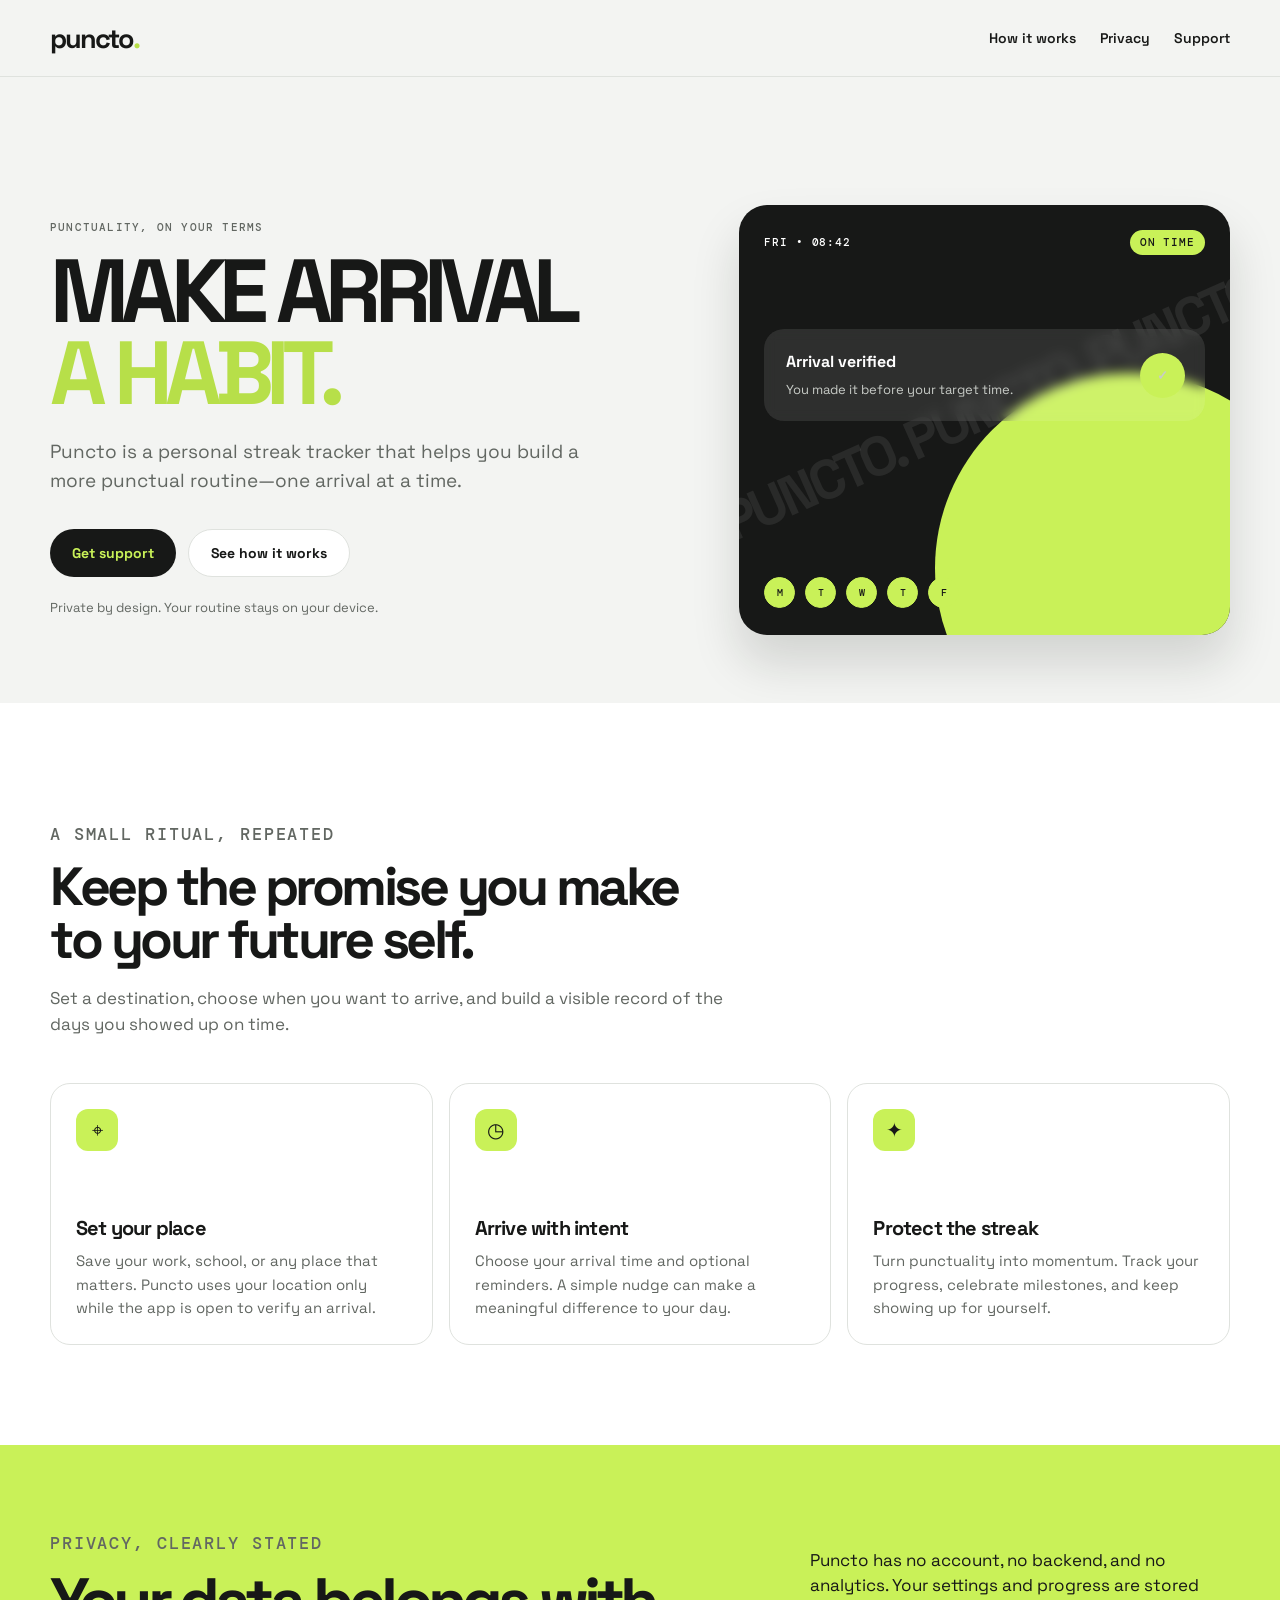
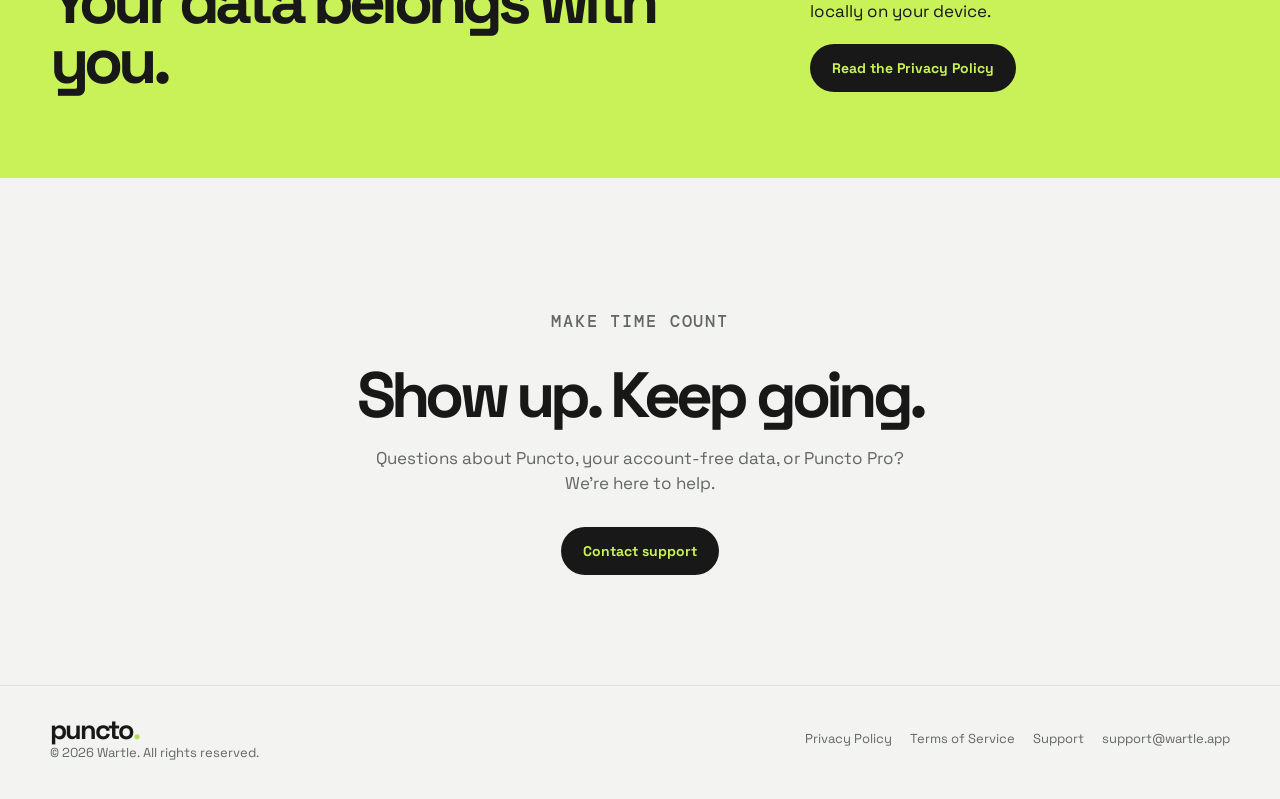
==== index.html @ d500c3f1 "Create Puncto GitHub Pages site" ====
<!doctype html>
<html lang="en">
<head>
  <meta charset="utf-8">
  <meta name="viewport" content="width=device-width, initial-scale=1">
  <meta name="description" content="Puncto is a private, local-first punctuality streak tracker for iOS and Android.">
  <meta property="og:title" content="Puncto — Make arrival a habit">
  <meta property="og:description" content="A private, local-first punctuality streak tracker.">
  <meta property="og:type" content="website">
  <meta property="og:image" content="og.png">
  <meta name="theme-color" content="#c9f158">
  <title>Puncto — Make arrival a habit</title>
  <link rel="stylesheet" href="styles.css">
  <link rel="icon" href="assets/icon.png" type="image/png">
</head>
<body>
  <header class="site-header"><div class="shell nav"><a class="wordmark" href="index.html" aria-label="Puncto home">puncto<i>.</i></a><nav class="nav-links" aria-label="Main navigation"><a href="#how-it-works">How it works</a><a href="privacy.html">Privacy</a><a href="support.html">Support</a></nav></div></header>
  <main>
    <section class="hero"><div class="shell hero-grid"><div><p class="eyebrow">Punctuality, on your terms</p><h1>MAKE ARRIVAL <strong>A HABIT.</strong></h1><p class="hero-copy">Puncto is a personal streak tracker that helps you build a more punctual routine—one arrival at a time.</p><div class="hero-actions"><a class="button button-dark" href="support.html">Get support</a><a class="button button-light" href="#how-it-works">See how it works</a></div><p class="hero-note">Private by design. Your routine stays on your device.</p></div><div class="arrival-card" aria-label="Illustration of an on-time check-in"><div class="card-top"><span>FRI • 08:42</span><span class="card-status">ON TIME</span></div><div class="check-card"><b>Arrival verified</b><span>You made it before your target time.</span><span class="check-symbol">✓</span></div><div class="day-row" aria-hidden="true"><span class="day done">M</span><span class="day done">T</span><span class="day done">W</span><span class="day done">T</span><span class="day done">F</span></div></div></div></section>
    <section class="section section-white" id="how-it-works"><div class="shell"><div class="section-head"><p class="eyebrow">A small ritual, repeated</p><h2>Keep the promise you make to your future self.</h2><p>Set a destination, choose when you want to arrive, and build a visible record of the days you showed up on time.</p></div><div class="feature-grid"><article class="feature"><div class="feature-icon">⌖</div><h3>Set your place</h3><p>Save your work, school, or any place that matters. Puncto uses your location only while the app is open to verify an arrival.</p></article><article class="feature"><div class="feature-icon">◷</div><h3>Arrive with intent</h3><p>Choose your arrival time and optional reminders. A simple nudge can make a meaningful difference to your day.</p></article><article class="feature"><div class="feature-icon">✦</div><h3>Protect the streak</h3><p>Turn punctuality into momentum. Track your progress, celebrate milestones, and keep showing up for yourself.</p></article></div></div></section>
    <section class="privacy-band"><div class="shell split"><div><p class="eyebrow">Privacy, clearly stated</p><h2>Your data belongs with you.</h2></div><div><p>Puncto has no account, no backend, and no analytics. Your settings and progress are stored locally on your device.</p><a class="button button-dark" href="privacy.html">Read the Privacy Policy</a></div></div></section>
    <section class="cta"><div class="shell"><p class="eyebrow">Make time count</p><h2>Show up. Keep going.</h2><p>Questions about Puncto, your account-free data, or Puncto Pro? We’re here to help.</p><a class="button button-dark" href="mailto:support@wartle.app?subject=Puncto%20Support">Contact support</a></div></section>
  </main>
  <footer class="site-footer"><div class="shell footer-content"><div><a class="wordmark" href="index.html">puncto<i>.</i></a><div class="footer-meta">© 2026 Wartle. All rights reserved.</div></div><div class="footer-links"><a href="privacy.html">Privacy Policy</a><a href="terms.html">Terms of Service</a><a href="support.html">Support</a><a href="mailto:support@wartle.app">support@wartle.app</a></div></div></footer>
</body>
</html>
---- styles.css ----
@import url('https://fonts.googleapis.com/css2?family=DM+Mono:wght@400;500&family=Space+Grotesk:wght@400;500;600;700&display=swap');

:root {
  --ink: #171817;
  --muted: #626762;
  --paper: #f3f4f2;
  --card: #ffffff;
  --line: #dfe2de;
  --lime: #c9f158;
  --lime-deep: #b7df49;
  --amber: #f2a33c;
  --max: 1180px;
}

* { box-sizing: border-box; }
html { scroll-behavior: smooth; }
body { margin: 0; color: var(--ink); background: var(--paper); font-family: 'Space Grotesk', -apple-system, BlinkMacSystemFont, 'Segoe UI', sans-serif; -webkit-font-smoothing: antialiased; }
a { color: inherit; text-decoration: none; }
.shell { width: min(var(--max), calc(100% - 40px)); margin: 0 auto; }

.site-header { border-bottom: 1px solid var(--line); background: rgba(243,244,242,.9); backdrop-filter: blur(16px); position: sticky; top: 0; z-index: 10; }
.nav { height: 76px; display: flex; justify-content: space-between; align-items: center; gap: 20px; }
.wordmark { font-size: 27px; line-height: 1; font-weight: 700; letter-spacing: -.08em; }
.wordmark i { color: var(--lime-deep); font-style: normal; }
.nav-links { display: flex; gap: 24px; align-items: center; font-size: 14px; font-weight: 600; }
.nav-links a:hover, .footer-links a:hover { text-decoration: underline; text-underline-offset: 4px; }

.eyebrow { font: 500 11px/1 'DM Mono', monospace; letter-spacing: .11em; text-transform: uppercase; color: var(--muted); }
.hero { padding: clamp(64px, 10vw, 136px) 0 68px; overflow: hidden; }
.hero-grid { display: grid; grid-template-columns: minmax(0, 1.1fr) minmax(320px, .9fr); gap: clamp(36px, 7vw, 100px); align-items: center; }
.hero h1 { max-width: 760px; margin: 18px 0 24px; font-size: clamp(52px, 7vw, 102px); letter-spacing: -.085em; line-height: .91; }
.hero h1 strong { display: block; color: var(--lime-deep); font-weight: 700; }
.hero-copy { max-width: 530px; color: var(--muted); font-size: 19px; line-height: 1.5; }
.button { display: inline-flex; align-items: center; justify-content: center; min-height: 48px; border-radius: 999px; padding: 0 22px; font-size: 14px; font-weight: 700; transition: transform .18s ease, background .18s ease; }
.button:hover { transform: translateY(-2px); }
.button-dark { color: var(--lime); background: var(--ink); }
.button-light { border: 1px solid var(--line); background: var(--card); }
.hero-actions { display: flex; flex-wrap: wrap; gap: 12px; margin-top: 34px; }
.hero-note { margin-top: 22px; font-size: 13px; color: var(--muted); }

.arrival-card { background: var(--ink); min-height: 430px; border-radius: 28px; padding: 25px; position: relative; overflow: hidden; color: white; box-shadow: 0 28px 48px rgba(23,24,23,.15); }
.arrival-card:before { content: ''; position: absolute; width: 390px; height: 390px; border-radius: 50%; background: var(--lime); right: -95px; bottom: -128px; }
.arrival-card:after { content: 'PUNCTO.  PUNCTO.  PUNCTO.'; position: absolute; top: 105px; left: -54px; color: rgba(255,255,255,.08); font-size: 55px; font-weight: 700; line-height: .92; letter-spacing: -.08em; width: 190%; transform: rotate(-24deg); }
.card-top, .check-card, .day-row { position: relative; z-index: 1; }
.card-top { display: flex; justify-content: space-between; align-items: center; font: 500 11px/1 'DM Mono', monospace; letter-spacing: .08em; }
.card-status { background: var(--lime); color: var(--ink); border-radius: 99px; padding: 7px 10px; }
.check-card { margin-top: 74px; padding: 22px; border-radius: 20px; background: rgba(255,255,255,.1); backdrop-filter: blur(6px); }
.check-card b { display: block; font-size: 16px; margin-bottom: 6px; }.check-card span { color: #c8ccc7; font-size: 13px; }
.check-symbol { position: absolute; right: 20px; top: 24px; background: var(--lime); color: var(--ink); width: 45px; height: 45px; border-radius: 50%; display: grid; place-items: center; font-size: 26px; font-weight: 700; }
.day-row { display: flex; gap: 10px; position: absolute; bottom: 27px; left: 25px; }.day { width: 31px; height: 31px; display: grid; place-items: center; border-radius: 50%; border: 1px solid rgba(255,255,255,.3); font: 500 10px/1 'DM Mono', monospace; }.day.done { background: var(--lime); color: var(--ink); border-color: var(--lime); }

.section { padding: 100px 0; }.section-white { background: var(--card); }.section-head { max-width: 680px; margin-bottom: 46px; }.section h2 { margin: 14px 0 0; font-size: clamp(35px, 4.2vw, 58px); letter-spacing: -.065em; line-height: .98; }.section-head p { margin: 18px 0 0; color: var(--muted); font-size: 17px; line-height: 1.55; }
.feature-grid { display: grid; grid-template-columns: repeat(3, 1fr); gap: 16px; }.feature { min-height: 250px; padding: 25px; border: 1px solid var(--line); border-radius: 20px; background: var(--card); }.feature-icon { width: 42px; height: 42px; margin-bottom: 64px; border-radius: 12px; display: grid; place-items: center; background: var(--lime); font-size: 20px; }.feature h3 { margin: 0 0 8px; font-size: 20px; letter-spacing: -.04em; }.feature p { margin: 0; color: var(--muted); font-size: 15px; line-height: 1.55; }
.privacy-band { background: var(--lime); padding: 86px 0; }.privacy-band .split { display: flex; justify-content: space-between; gap: 30px; align-items: end; }.privacy-band h2 { max-width: 700px; margin: 14px 0 0; font-size: clamp(38px, 5vw, 70px); letter-spacing: -.075em; line-height: .95; }.privacy-band p { max-width: 420px; margin: 0; font-size: 17px; line-height: 1.5; }.privacy-band .button { margin-top: 20px; }
.cta { padding: 110px 0; text-align: center; }.cta h2 { max-width: 700px; margin: 15px auto 0; font-size: clamp(42px, 5vw, 74px); line-height: .94; letter-spacing: -.075em; }.cta p { max-width: 550px; margin: 21px auto 30px; color: var(--muted); font-size: 17px; line-height: 1.5; }

.site-footer { border-top: 1px solid var(--line); padding: 30px 0 38px; }.footer-content { display: flex; align-items: center; justify-content: space-between; gap: 20px; }.footer-meta { color: var(--muted); font-size: 13px; }.footer-links { display: flex; flex-wrap: wrap; gap: 18px; color: var(--muted); font-size: 13px; }

.legal-hero { padding: 84px 0 58px; border-bottom: 1px solid var(--line); }.legal-hero h1 { margin: 15px 0 16px; font-size: clamp(48px, 6vw, 82px); letter-spacing: -.075em; line-height: .95; }.legal-hero p { color: var(--muted); font-size: 16px; }.legal-layout { display: grid; grid-template-columns: 210px minmax(0, 760px); gap: clamp(36px, 8vw, 120px); padding: 68px 0 100px; }.legal-nav { align-self: start; position: sticky; top: 105px; }.legal-nav a { display: block; padding: 9px 0; color: var(--muted); font-size: 14px; }.legal-nav a:hover { color: var(--ink); }.legal-copy { font-size: 16px; line-height: 1.67; }.legal-copy section { scroll-margin-top: 115px; margin-bottom: 44px; }.legal-copy h2 { margin: 0 0 12px; font-size: 25px; letter-spacing: -.04em; line-height: 1.1; }.legal-copy p, .legal-copy ul { margin: 0 0 14px; }.legal-copy ul { padding-left: 21px; }.legal-copy li { padding-left: 4px; margin-bottom: 7px; }.legal-copy a { text-decoration: underline; text-decoration-thickness: 1px; text-underline-offset: 3px; }.callout { margin: 0 0 38px; padding: 21px; border-left: 4px solid var(--lime-deep); background: #eaf4cc; border-radius: 0 14px 14px 0; font-size: 16px; line-height: 1.55; }
.support-panel { max-width: 760px; margin: 60px auto 110px; padding: clamp(30px, 6vw, 64px); background: var(--ink); color: white; border-radius: 26px; }.support-panel h2 { margin: 15px 0; font-size: clamp(36px, 4vw, 55px); letter-spacing: -.065em; line-height: .98; }.support-panel p { color: #cdd0cc; font-size: 17px; line-height: 1.55; }.support-panel .button { margin-top: 18px; }

@media (max-width: 760px) { .shell { width: min(100% - 32px, var(--max)); }.nav { height: 68px; }.nav-links { gap: 14px; font-size: 13px; }.nav-links a:nth-child(1) { display: none; }.hero-grid, .legal-layout { grid-template-columns: 1fr; }.arrival-card { min-height: 355px; }.feature-grid { grid-template-columns: 1fr; }.feature { min-height: 0; }.feature-icon { margin-bottom: 38px; }.privacy-band .split, .footer-content { display: block; }.privacy-band p { margin-top: 26px; }.footer-links { margin-top: 18px; }.legal-layout { padding-top: 38px; }.legal-nav { display: none; }.legal-copy { font-size: 15px; } }
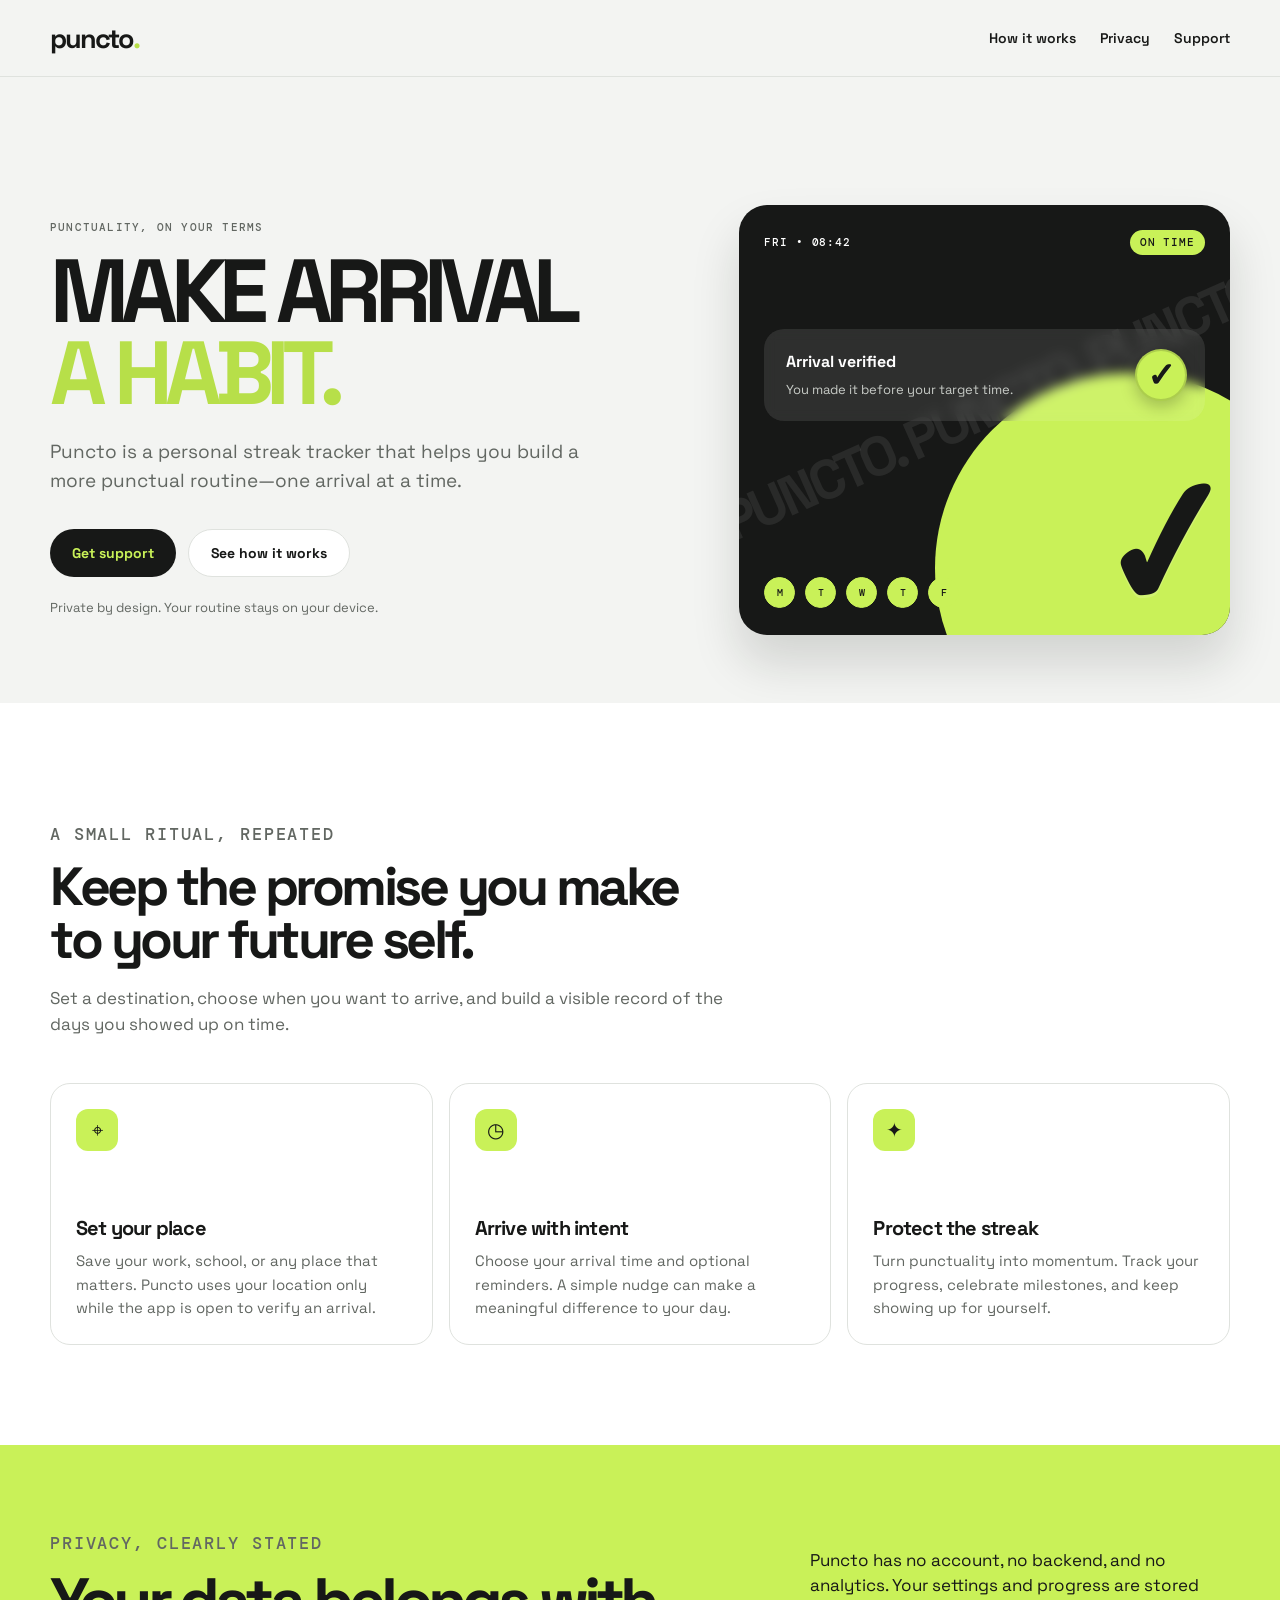
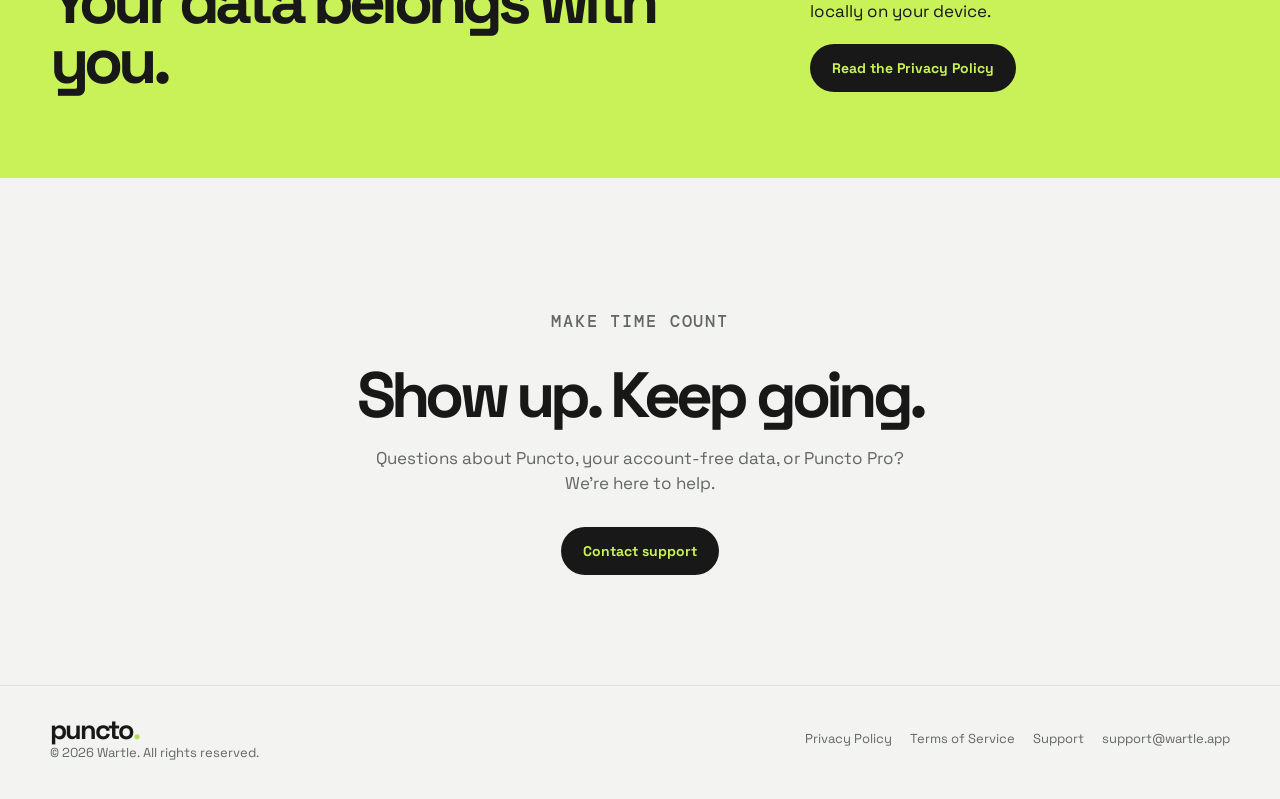
==== commit 3efd1525: "Add check mark to hero lime circle" ====
--- a/index.html
+++ b/index.html
@@ -16,7 +16,7 @@
 <body>
   <header class="site-header"><div class="shell nav"><a class="wordmark" href="index.html" aria-label="Puncto home">puncto<i>.</i></a><nav class="nav-links" aria-label="Main navigation"><a href="#how-it-works">How it works</a><a href="privacy.html">Privacy</a><a href="support.html">Support</a></nav></div></header>
   <main>
-    <section class="hero"><div class="shell hero-grid"><div><p class="eyebrow">Punctuality, on your terms</p><h1>MAKE ARRIVAL <strong>A HABIT.</strong></h1><p class="hero-copy">Puncto is a personal streak tracker that helps you build a more punctual routine—one arrival at a time.</p><div class="hero-actions"><a class="button button-dark" href="support.html">Get support</a><a class="button button-light" href="#how-it-works">See how it works</a></div><p class="hero-note">Private by design. Your routine stays on your device.</p></div><div class="arrival-card" aria-label="Illustration of an on-time check-in"><div class="card-top"><span>FRI • 08:42</span><span class="card-status">ON TIME</span></div><div class="check-card"><b>Arrival verified</b><span>You made it before your target time.</span><span class="check-symbol">✓</span></div><div class="day-row" aria-hidden="true"><span class="day done">M</span><span class="day done">T</span><span class="day done">W</span><span class="day done">T</span><span class="day done">F</span></div></div></div></section>
+    <section class="hero"><div class="shell hero-grid"><div><p class="eyebrow">Punctuality, on your terms</p><h1>MAKE ARRIVAL <strong>A HABIT.</strong></h1><p class="hero-copy">Puncto is a personal streak tracker that helps you build a more punctual routine—one arrival at a time.</p><div class="hero-actions"><a class="button button-dark" href="support.html">Get support</a><a class="button button-light" href="#how-it-works">See how it works</a></div><p class="hero-note">Private by design. Your routine stays on your device.</p></div><div class="arrival-card" aria-label="Illustration of an on-time check-in"><div class="card-top"><span>FRI • 08:42</span><span class="card-status">ON TIME</span></div><div class="check-card"><b>Arrival verified</b><span>You made it before your target time.</span><span class="check-symbol">✓</span></div><div class="day-row" aria-hidden="true"><span class="day done">M</span><span class="day done">T</span><span class="day done">W</span><span class="day done">T</span><span class="day done">F</span></div><span class="hero-check" aria-hidden="true">✓</span></div></div></section>
     <section class="section section-white" id="how-it-works"><div class="shell"><div class="section-head"><p class="eyebrow">A small ritual, repeated</p><h2>Keep the promise you make to your future self.</h2><p>Set a destination, choose when you want to arrive, and build a visible record of the days you showed up on time.</p></div><div class="feature-grid"><article class="feature"><div class="feature-icon">⌖</div><h3>Set your place</h3><p>Save your work, school, or any place that matters. Puncto uses your location only while the app is open to verify an arrival.</p></article><article class="feature"><div class="feature-icon">◷</div><h3>Arrive with intent</h3><p>Choose your arrival time and optional reminders. A simple nudge can make a meaningful difference to your day.</p></article><article class="feature"><div class="feature-icon">✦</div><h3>Protect the streak</h3><p>Turn punctuality into momentum. Track your progress, celebrate milestones, and keep showing up for yourself.</p></article></div></div></section>
     <section class="privacy-band"><div class="shell split"><div><p class="eyebrow">Privacy, clearly stated</p><h2>Your data belongs with you.</h2></div><div><p>Puncto has no account, no backend, and no analytics. Your settings and progress are stored locally on your device.</p><a class="button button-dark" href="privacy.html">Read the Privacy Policy</a></div></div></section>
     <section class="cta"><div class="shell"><p class="eyebrow">Make time count</p><h2>Show up. Keep going.</h2><p>Questions about Puncto, your account-free data, or Puncto Pro? We’re here to help.</p><a class="button button-dark" href="mailto:support@wartle.app?subject=Puncto%20Support">Contact support</a></div></section>
--- a/styles.css
+++ b/styles.css
@@ -39,14 +39,15 @@
 .hero-note { margin-top: 22px; font-size: 13px; color: var(--muted); }
 
 .arrival-card { background: var(--ink); min-height: 430px; border-radius: 28px; padding: 25px; position: relative; overflow: hidden; color: white; box-shadow: 0 28px 48px rgba(23,24,23,.15); }
-.arrival-card:before { content: ''; position: absolute; width: 390px; height: 390px; border-radius: 50%; background: var(--lime); right: -95px; bottom: -128px; }
-.arrival-card:after { content: 'PUNCTO.  PUNCTO.  PUNCTO.'; position: absolute; top: 105px; left: -54px; color: rgba(255,255,255,.08); font-size: 55px; font-weight: 700; line-height: .92; letter-spacing: -.08em; width: 190%; transform: rotate(-24deg); }
+.arrival-card:before { content: ''; position: absolute; z-index: 0; width: 390px; height: 390px; border-radius: 50%; background: var(--lime); right: -95px; bottom: -128px; }
+.arrival-card:after { content: 'PUNCTO.  PUNCTO.  PUNCTO.'; position: absolute; z-index: 0; top: 105px; left: -54px; color: rgba(255,255,255,.08); font-size: 55px; font-weight: 700; line-height: .92; letter-spacing: -.08em; width: 190%; transform: rotate(-24deg); }
 .card-top, .check-card, .day-row { position: relative; z-index: 1; }
 .card-top { display: flex; justify-content: space-between; align-items: center; font: 500 11px/1 'DM Mono', monospace; letter-spacing: .08em; }
 .card-status { background: var(--lime); color: var(--ink); border-radius: 99px; padding: 7px 10px; }
 .check-card { margin-top: 74px; padding: 22px; border-radius: 20px; background: rgba(255,255,255,.1); backdrop-filter: blur(6px); }
 .check-card b { display: block; font-size: 16px; margin-bottom: 6px; }.check-card span { color: #c8ccc7; font-size: 13px; }
-.check-symbol { position: absolute; right: 20px; top: 24px; background: var(--lime); color: var(--ink); width: 45px; height: 45px; border-radius: 50%; display: grid; place-items: center; font-size: 26px; font-weight: 700; }
+.check-card .check-symbol { position: absolute; right: 18px; top: 20px; width: 52px; height: 52px; display: grid; place-items: center; border: 2px solid rgba(23,24,23,.16); border-radius: 50%; background: var(--lime); color: var(--ink); font-family: Arial, sans-serif; font-size: 34px; font-weight: 900; line-height: 1; text-shadow: 0 1px 0 rgba(255,255,255,.18); box-shadow: 0 6px 16px rgba(0,0,0,.22); }
+.hero-check { position: absolute; z-index: 0; right: 17px; bottom: -3px; color: var(--ink); font-family: Arial, sans-serif; font-size: 178px; font-weight: 900; line-height: 1; letter-spacing: -.16em; transform: rotate(-8deg); text-shadow: 0 3px 0 rgba(255,255,255,.16); }
 .day-row { display: flex; gap: 10px; position: absolute; bottom: 27px; left: 25px; }.day { width: 31px; height: 31px; display: grid; place-items: center; border-radius: 50%; border: 1px solid rgba(255,255,255,.3); font: 500 10px/1 'DM Mono', monospace; }.day.done { background: var(--lime); color: var(--ink); border-color: var(--lime); }
 
 .section { padding: 100px 0; }.section-white { background: var(--card); }.section-head { max-width: 680px; margin-bottom: 46px; }.section h2 { margin: 14px 0 0; font-size: clamp(35px, 4.2vw, 58px); letter-spacing: -.065em; line-height: .98; }.section-head p { margin: 18px 0 0; color: var(--muted); font-size: 17px; line-height: 1.55; }
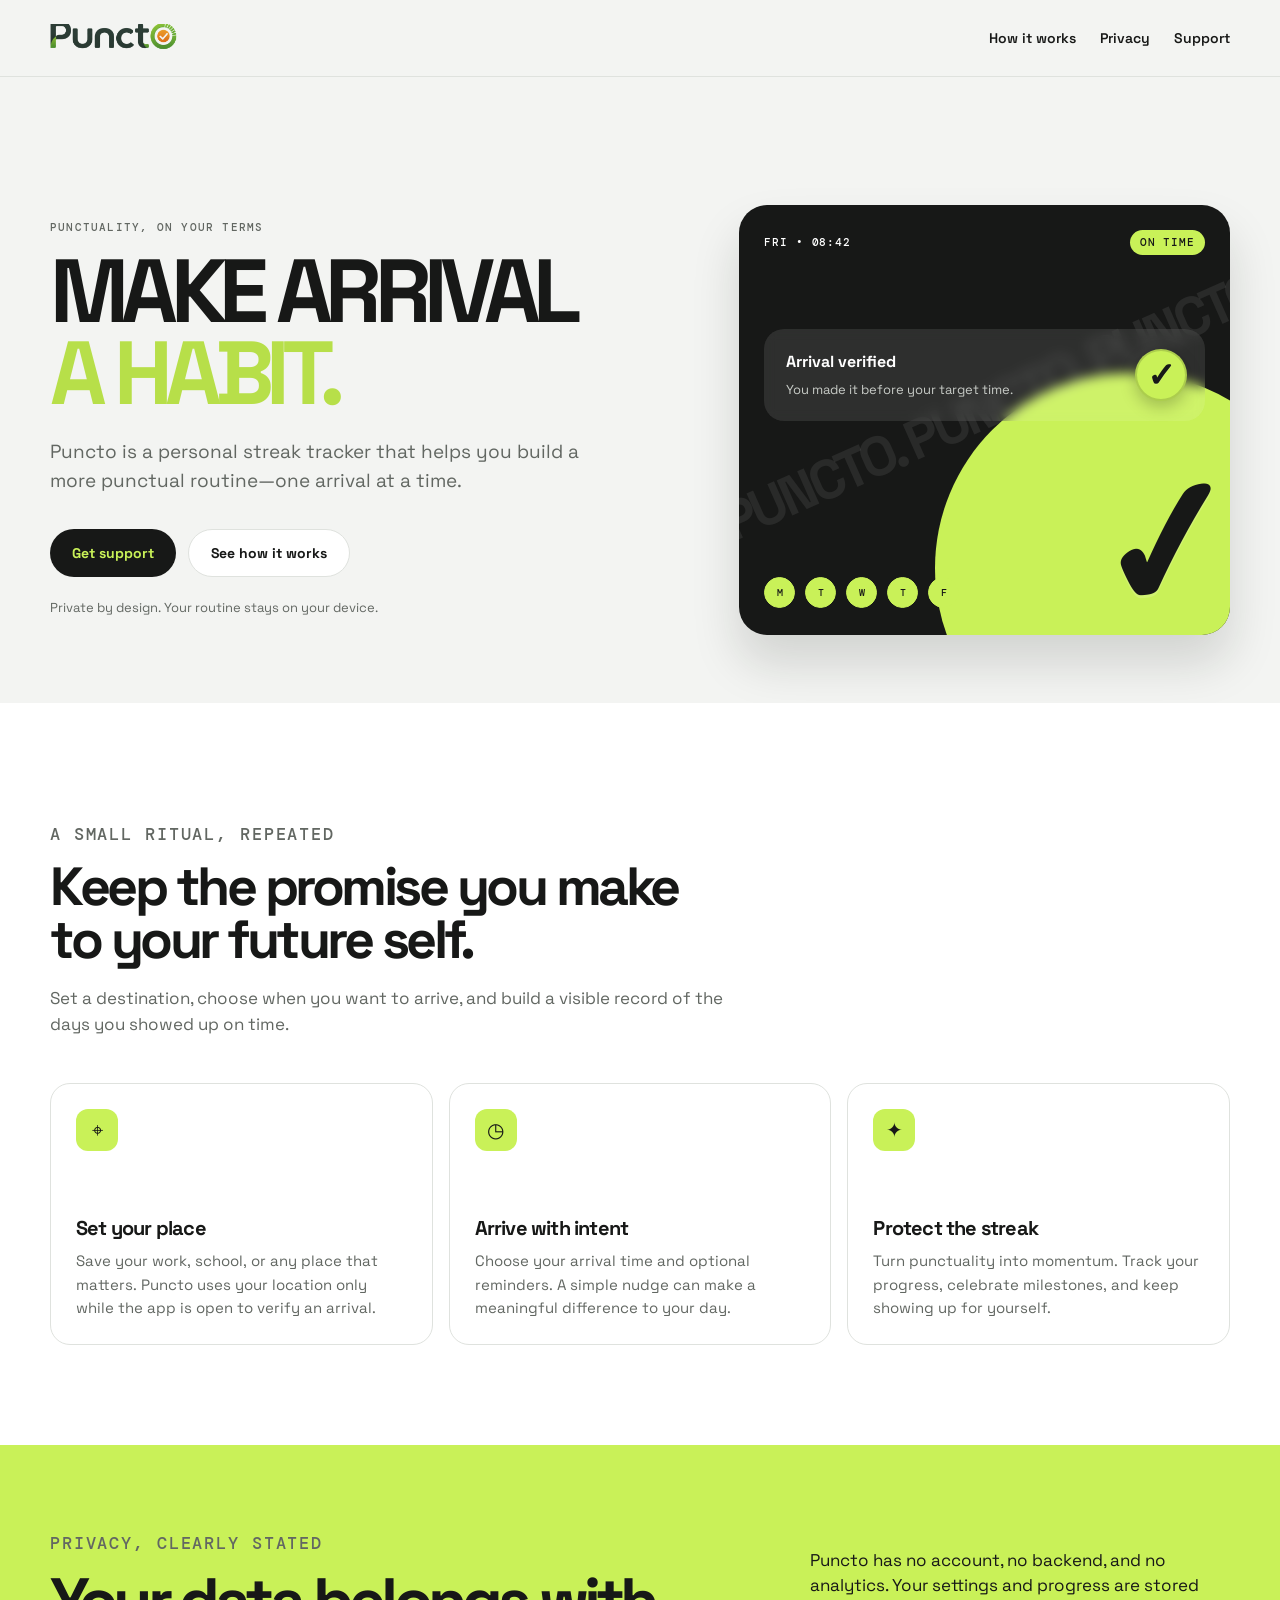
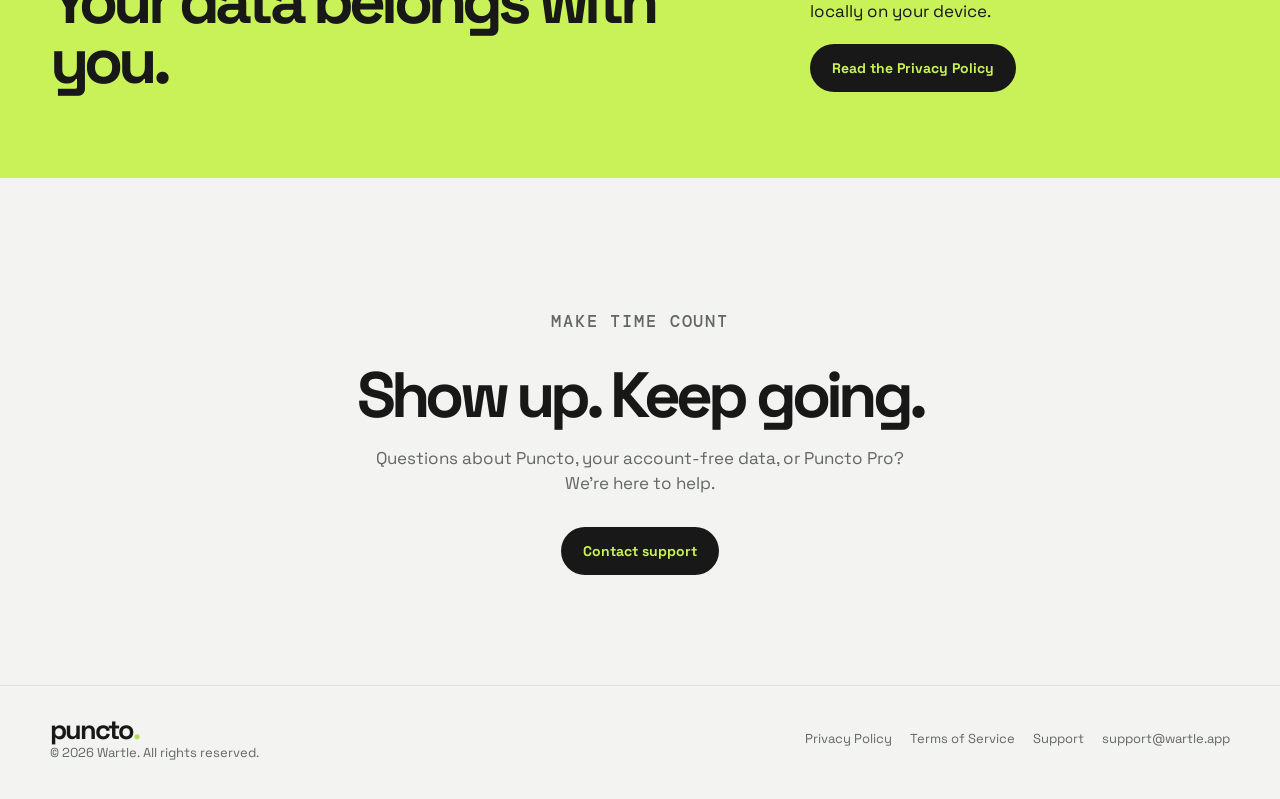
==== commit 6d5f2710: "Use Puncto wordmark in site headers" ====
--- a/index.html
+++ b/index.html
@@ -14,7 +14,7 @@
   <link rel="icon" href="assets/icon.png" type="image/png">
 </head>
 <body>
-  <header class="site-header"><div class="shell nav"><a class="wordmark" href="index.html" aria-label="Puncto home">puncto<i>.</i></a><nav class="nav-links" aria-label="Main navigation"><a href="#how-it-works">How it works</a><a href="privacy.html">Privacy</a><a href="support.html">Support</a></nav></div></header>
+  <header class="site-header"><div class="shell nav"><a class="wordmark wordmark-image" href="index.html" aria-label="Puncto home"><img src="assets/wordmark.png" alt="Puncto"></a><nav class="nav-links" aria-label="Main navigation"><a href="#how-it-works">How it works</a><a href="privacy.html">Privacy</a><a href="support.html">Support</a></nav></div></header>
   <main>
     <section class="hero"><div class="shell hero-grid"><div><p class="eyebrow">Punctuality, on your terms</p><h1>MAKE ARRIVAL <strong>A HABIT.</strong></h1><p class="hero-copy">Puncto is a personal streak tracker that helps you build a more punctual routine—one arrival at a time.</p><div class="hero-actions"><a class="button button-dark" href="support.html">Get support</a><a class="button button-light" href="#how-it-works">See how it works</a></div><p class="hero-note">Private by design. Your routine stays on your device.</p></div><div class="arrival-card" aria-label="Illustration of an on-time check-in"><div class="card-top"><span>FRI • 08:42</span><span class="card-status">ON TIME</span></div><div class="check-card"><b>Arrival verified</b><span>You made it before your target time.</span><span class="check-symbol">✓</span></div><div class="day-row" aria-hidden="true"><span class="day done">M</span><span class="day done">T</span><span class="day done">W</span><span class="day done">T</span><span class="day done">F</span></div><span class="hero-check" aria-hidden="true">✓</span></div></div></section>
     <section class="section section-white" id="how-it-works"><div class="shell"><div class="section-head"><p class="eyebrow">A small ritual, repeated</p><h2>Keep the promise you make to your future self.</h2><p>Set a destination, choose when you want to arrive, and build a visible record of the days you showed up on time.</p></div><div class="feature-grid"><article class="feature"><div class="feature-icon">⌖</div><h3>Set your place</h3><p>Save your work, school, or any place that matters. Puncto uses your location only while the app is open to verify an arrival.</p></article><article class="feature"><div class="feature-icon">◷</div><h3>Arrive with intent</h3><p>Choose your arrival time and optional reminders. A simple nudge can make a meaningful difference to your day.</p></article><article class="feature"><div class="feature-icon">✦</div><h3>Protect the streak</h3><p>Turn punctuality into momentum. Track your progress, celebrate milestones, and keep showing up for yourself.</p></article></div></div></section>
--- a/styles.css
+++ b/styles.css
@@ -22,6 +22,8 @@
 .nav { height: 76px; display: flex; justify-content: space-between; align-items: center; gap: 20px; }
 .wordmark { font-size: 27px; line-height: 1; font-weight: 700; letter-spacing: -.08em; }
 .wordmark i { color: var(--lime-deep); font-style: normal; }
+.wordmark-image { display: block; width: 130px; height: 28px; overflow: hidden; position: relative; flex: 0 0 auto; }
+.wordmark-image img { position: absolute; width: 136px; height: 136px; left: -6px; top: -55px; max-width: none; }
 .nav-links { display: flex; gap: 24px; align-items: center; font-size: 14px; font-weight: 600; }
 .nav-links a:hover, .footer-links a:hover { text-decoration: underline; text-underline-offset: 4px; }
 
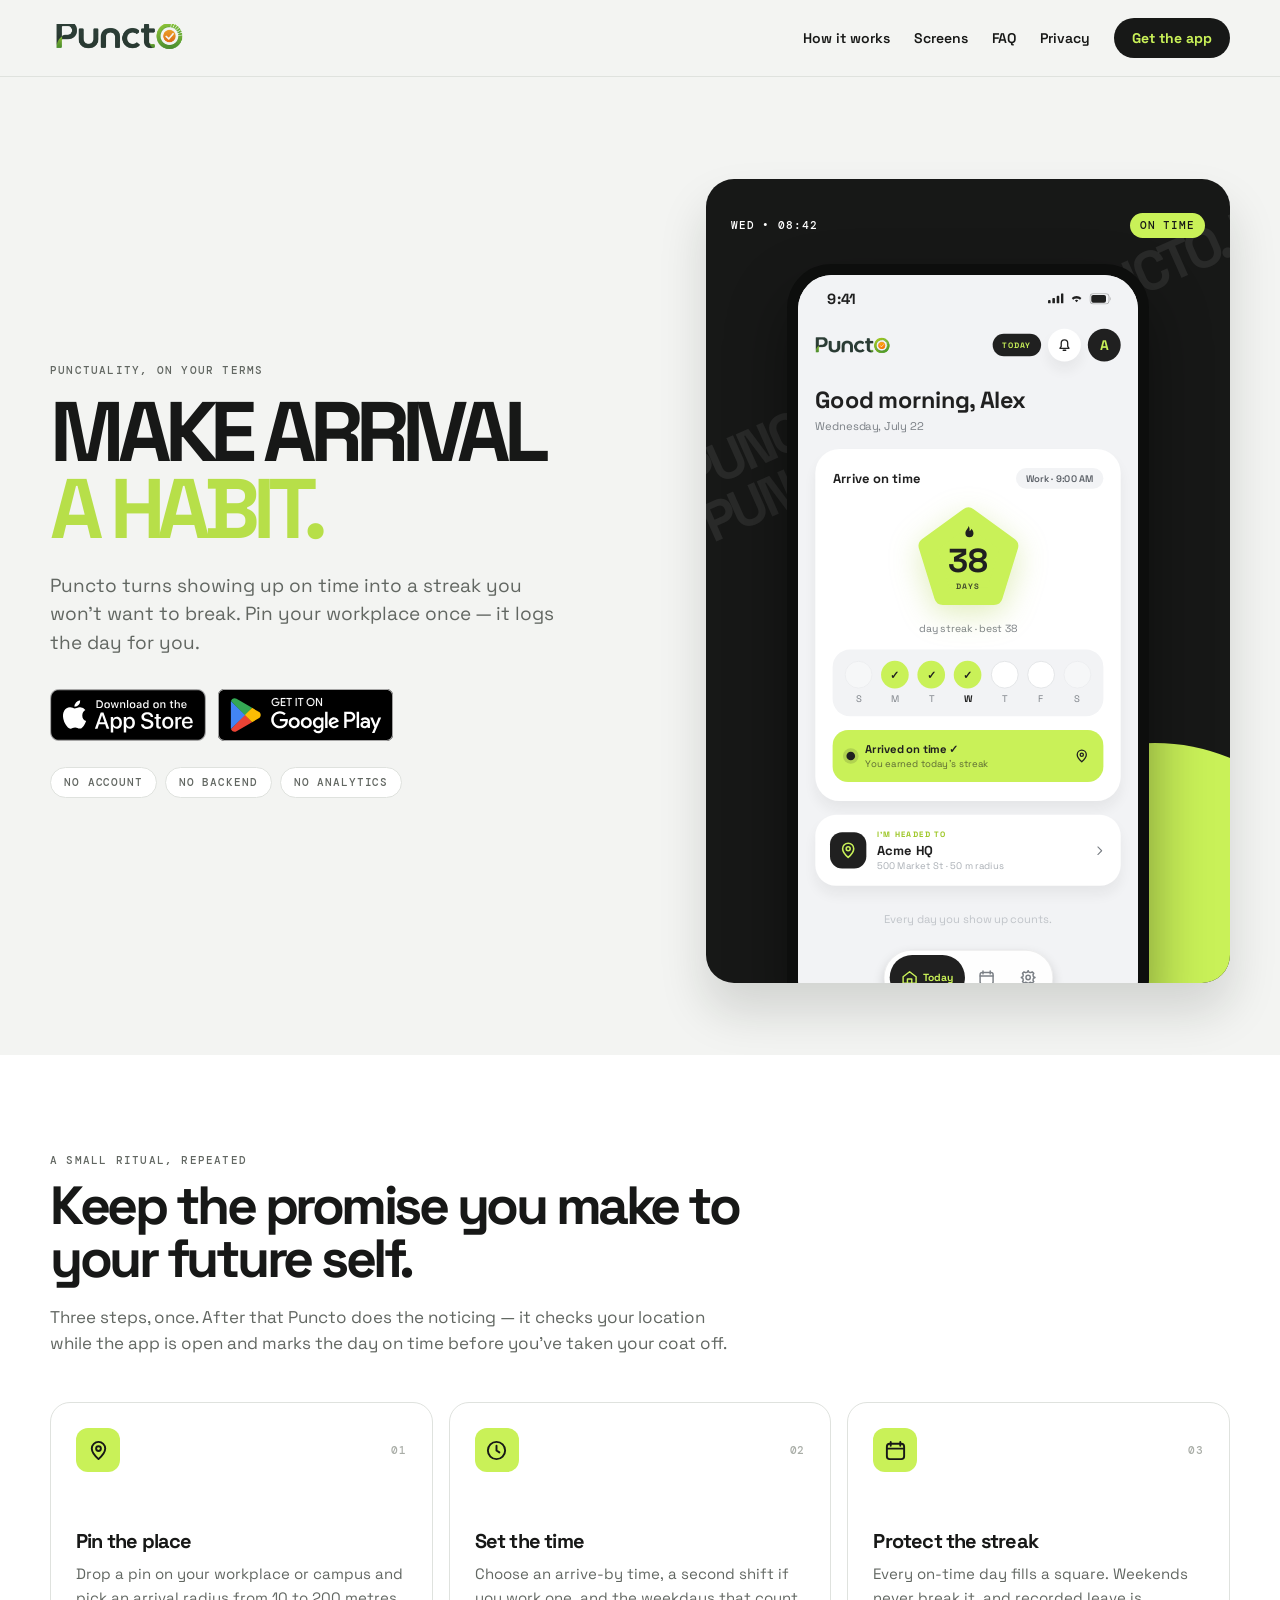
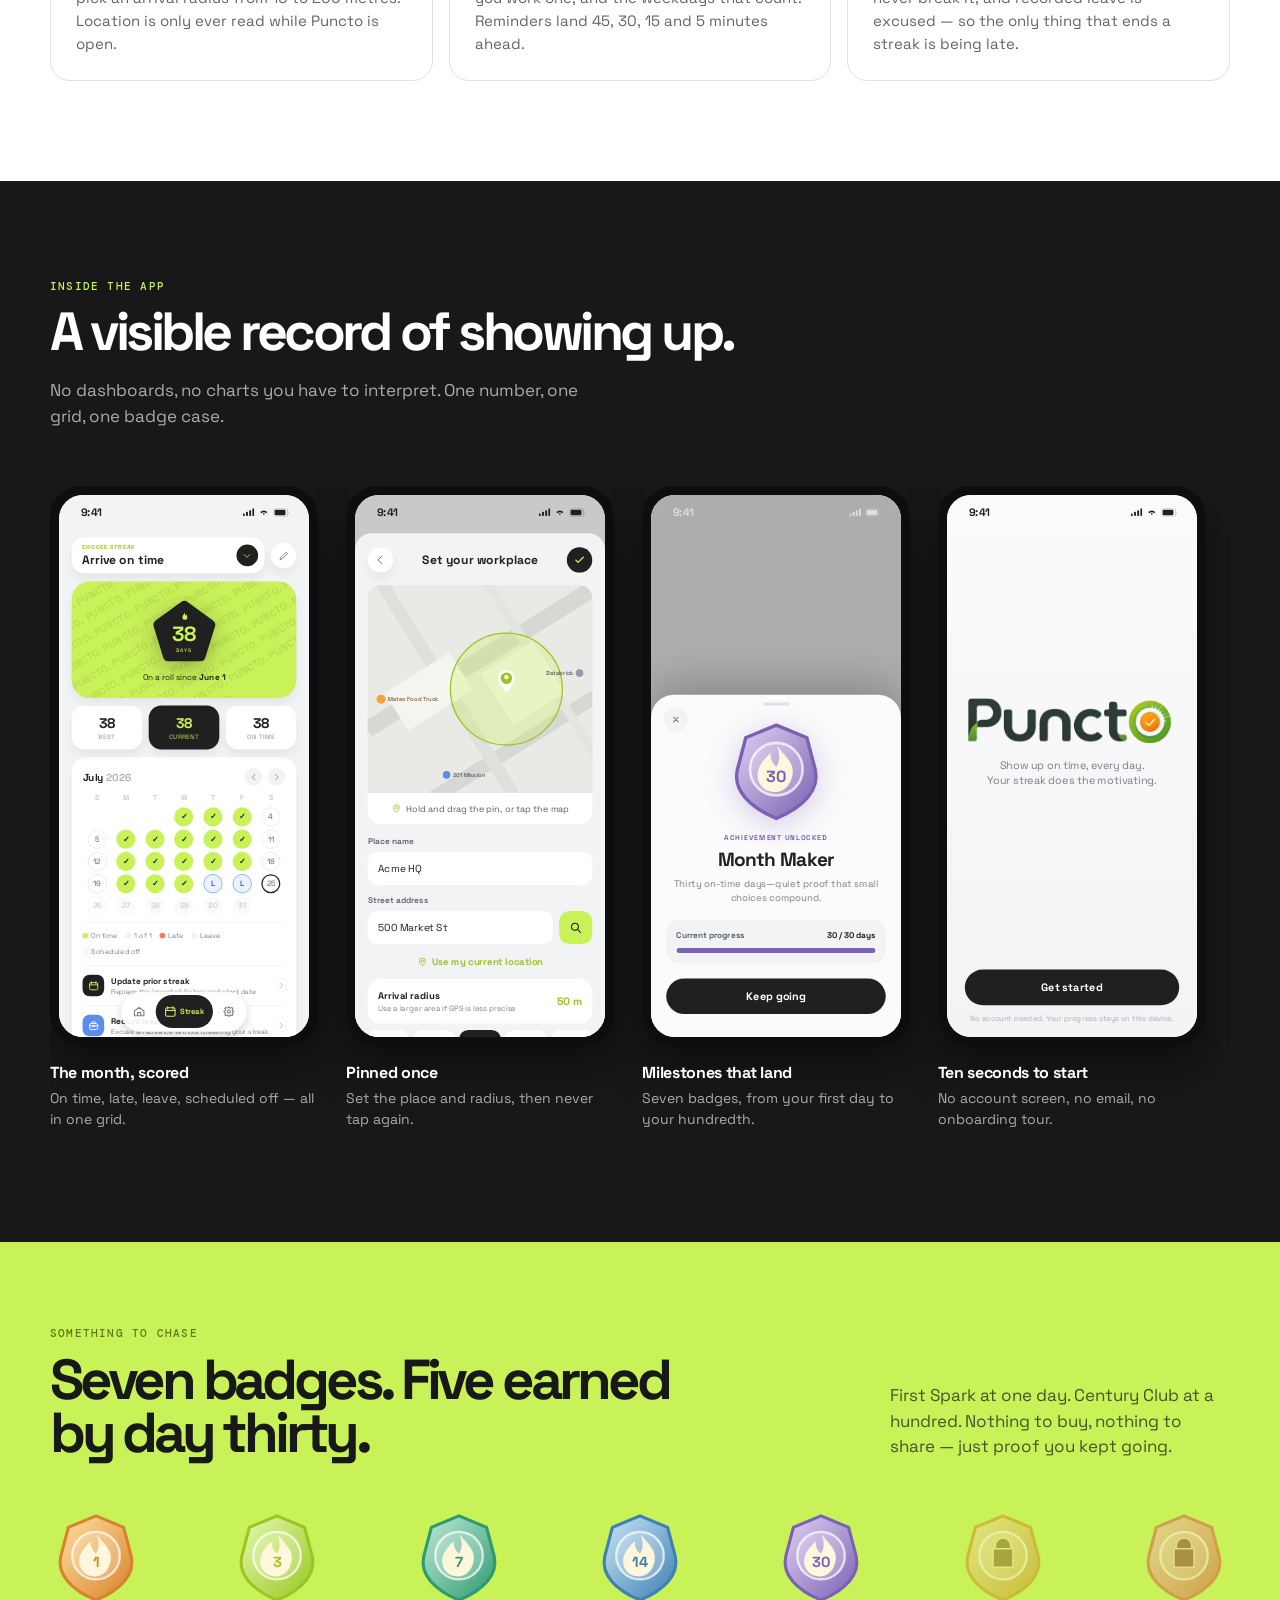
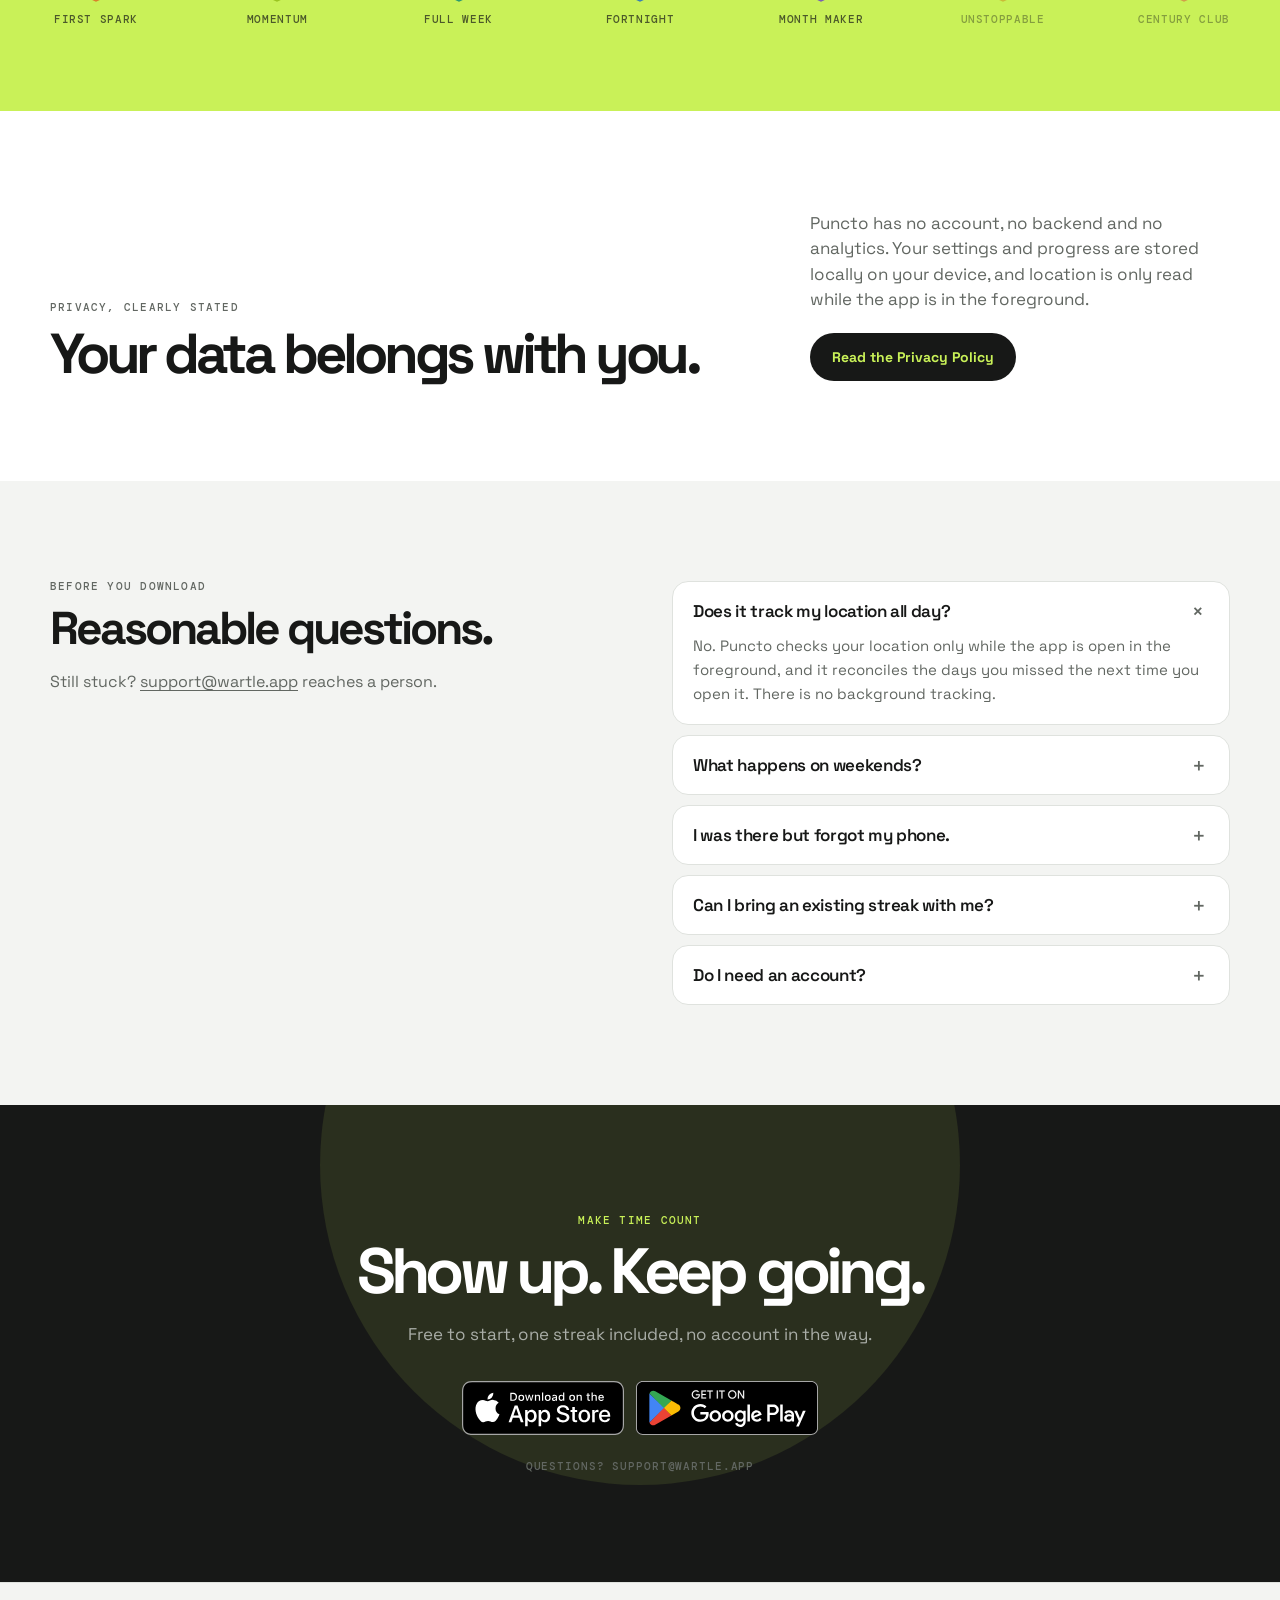
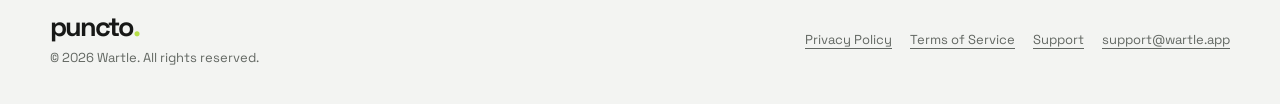
==== commit 73307c90: "Update index.html to adjust header link dimensions and change app screens layout to a grid format fo" ====
--- a/index.html
+++ b/index.html
@@ -1,26 +1,483 @@
 <!doctype html>
 <html lang="en">
 <head>
-  <meta charset="utf-8">
-  <meta name="viewport" content="width=device-width, initial-scale=1">
-  <meta name="description" content="Puncto is a private, local-first punctuality streak tracker for iOS and Android.">
-  <meta property="og:title" content="Puncto — Make arrival a habit">
-  <meta property="og:description" content="A private, local-first punctuality streak tracker.">
-  <meta property="og:type" content="website">
-  <meta property="og:image" content="og.png">
-  <meta name="theme-color" content="#c9f158">
-  <title>Puncto — Make arrival a habit</title>
-  <link rel="stylesheet" href="styles.css">
-  <link rel="icon" href="assets/icon.png" type="image/png">
+<meta charset="utf-8">
+<meta name="viewport" content="width=device-width, initial-scale=1">
+<meta name="description" content="Puncto is a private, local-first punctuality streak tracker for iOS and Android.">
+<meta property="og:title" content="Puncto — Make arrival a habit">
+<meta property="og:description" content="A private, local-first punctuality streak tracker.">
+<meta property="og:type" content="website">
+<meta property="og:image" content="og.png">
+<meta name="theme-color" content="#c9f158">
+<title>Puncto — Make arrival a habit</title>
+<link rel="icon" href="assets/icon.png" type="image/png">
+<link rel="preconnect" href="https://fonts.googleapis.com"><link rel="preconnect" href="https://fonts.gstatic.com" crossorigin><link href="https://fonts.googleapis.com/css2?family=DM+Mono:wght@400;500&family=Space+Grotesk:wght@400;500;600;700&display=swap" rel="stylesheet"><style>:root{--lime:#c9f158;--lime-deep:#b7df49;--show-bg:#171817;--show-fg:#ffffff;--show-sub:#a9ada7;--sec-pad:100px}html{scroll-behavior:smooth}body{margin:0;color:#171817;background:#f3f4f2;font-family:'Space Grotesk',-apple-system,BlinkMacSystemFont,'Segoe UI',sans-serif;-webkit-font-smoothing:antialiased}*{box-sizing:border-box}a{color:inherit;text-decoration:none}a:hover{color:#171817}a:focus-visible,summary:focus-visible{outline:3px solid #171817;outline-offset:4px;border-radius:4px}summary{cursor:pointer;list-style:none}summary::-webkit-details-marker{display:none}details[open] .faq-plus{transform:rotate(45deg)}@media (max-width:720px){:root{--sec-pad:72px}header nav{gap:12px!important}header nav a:nth-child(-n+3){display:none}main>section:first-child>div{grid-template-columns:1fr!important}main>section:first-child{padding-bottom:52px!important}}@media (prefers-reduced-motion:reduce){html{scroll-behavior:auto}*{transition-duration:.01ms!important;animation-duration:.01ms!important}}</style>
 </head>
 <body>
-  <header class="site-header"><div class="shell nav"><a class="wordmark wordmark-image" href="index.html" aria-label="Puncto home"><img src="assets/wordmark.png" alt="Puncto"></a><nav class="nav-links" aria-label="Main navigation"><a href="#how-it-works">How it works</a><a href="privacy.html">Privacy</a><a href="support.html">Support</a></nav></div></header>
-  <main>
-    <section class="hero"><div class="shell hero-grid"><div><p class="eyebrow">Punctuality, on your terms</p><h1>MAKE ARRIVAL <strong>A HABIT.</strong></h1><p class="hero-copy">Puncto is a personal streak tracker that helps you build a more punctual routine—one arrival at a time.</p><div class="hero-actions"><a class="button button-dark" href="support.html">Get support</a><a class="button button-light" href="#how-it-works">See how it works</a></div><p class="hero-note">Private by design. Your routine stays on your device.</p></div><div class="arrival-card" aria-label="Illustration of an on-time check-in"><div class="card-top"><span>FRI • 08:42</span><span class="card-status">ON TIME</span></div><div class="check-card"><b>Arrival verified</b><span>You made it before your target time.</span><span class="check-symbol">✓</span></div><div class="day-row" aria-hidden="true"><span class="day done">M</span><span class="day done">T</span><span class="day done">W</span><span class="day done">T</span><span class="day done">F</span></div><span class="hero-check" aria-hidden="true">✓</span></div></div></section>
-    <section class="section section-white" id="how-it-works"><div class="shell"><div class="section-head"><p class="eyebrow">A small ritual, repeated</p><h2>Keep the promise you make to your future self.</h2><p>Set a destination, choose when you want to arrive, and build a visible record of the days you showed up on time.</p></div><div class="feature-grid"><article class="feature"><div class="feature-icon">⌖</div><h3>Set your place</h3><p>Save your work, school, or any place that matters. Puncto uses your location only while the app is open to verify an arrival.</p></article><article class="feature"><div class="feature-icon">◷</div><h3>Arrive with intent</h3><p>Choose your arrival time and optional reminders. A simple nudge can make a meaningful difference to your day.</p></article><article class="feature"><div class="feature-icon">✦</div><h3>Protect the streak</h3><p>Turn punctuality into momentum. Track your progress, celebrate milestones, and keep showing up for yourself.</p></article></div></div></section>
-    <section class="privacy-band"><div class="shell split"><div><p class="eyebrow">Privacy, clearly stated</p><h2>Your data belongs with you.</h2></div><div><p>Puncto has no account, no backend, and no analytics. Your settings and progress are stored locally on your device.</p><a class="button button-dark" href="privacy.html">Read the Privacy Policy</a></div></div></section>
-    <section class="cta"><div class="shell"><p class="eyebrow">Make time count</p><h2>Show up. Keep going.</h2><p>Questions about Puncto, your account-free data, or Puncto Pro? We’re here to help.</p><a class="button button-dark" href="mailto:support@wartle.app?subject=Puncto%20Support">Contact support</a></div></section>
-  </main>
-  <footer class="site-footer"><div class="shell footer-content"><div><a class="wordmark" href="index.html">puncto<i>.</i></a><div class="footer-meta">© 2026 Wartle. All rights reserved.</div></div><div class="footer-links"><a href="privacy.html">Privacy Policy</a><a href="terms.html">Terms of Service</a><a href="support.html">Support</a><a href="mailto:support@wartle.app">support@wartle.app</a></div></div></footer>
+<header style="border-bottom:1px solid #dfe2de;background:rgba(243,244,242,.9);backdrop-filter:blur(16px);position:sticky;top:0;z-index:20">
+<div style="width:min(1180px,calc(100% - 40px));margin:0 auto;height:76px;display:flex;justify-content:space-between;align-items:center;gap:20px">
+<a href="#top" aria-label="Puncto home" style="display:block;width:136px;height:28px;overflow:hidden;position:relative;flex:0 0 auto"><img src="assets/wordmark.png" alt="Puncto" style="position:absolute;width:136px;height:136px;left:0;top:-55px;max-width:none"/></a>
+<nav aria-label="Main navigation" style="display:flex;gap:24px;align-items:center;font-size:14px;font-weight:600">
+<a href="#how-it-works">How it works</a>
+<a href="#screens">Screens</a>
+<a href="#faq">FAQ</a>
+<a href="privacy.html">Privacy</a>
+<a href="#get" style="display:inline-flex;align-items:center;justify-content:center;min-height:40px;border-radius:999px;padding:0 18px;background:#171817;color:var(--lime);font-weight:700">Get the app</a>
+</nav>
+</div>
+</header>
+
+<main id="top">
+
+<section style="padding:clamp(56px,8vw,116px) 0 72px;overflow:hidden">
+<div style="width:min(1180px,calc(100% - 40px));margin:0 auto;display:grid;grid-template-columns:minmax(0,1.05fr) minmax(320px,.95fr);gap:clamp(36px,6vw,84px);align-items:center">
+<div>
+<p style="margin:0;font:500 11px/1 'DM Mono',monospace;letter-spacing:.11em;text-transform:uppercase;color:#626762">Punctuality, on your terms</p>
+<h1 style="max-width:760px;margin:18px 0 24px;font-size:clamp(50px,6.6vw,98px);letter-spacing:-.085em;line-height:.91">MAKE ARRIVAL <strong style="display:block;color:var(--lime-deep);font-weight:700">A HABIT.</strong></h1>
+<p style="max-width:520px;margin:0;color:#626762;font-size:19px;line-height:1.5;text-wrap:pretty">Puncto turns showing up on time into a streak you won’t want to break. Pin your workplace once — it logs the day for you.</p>
+<div style="display:flex;flex-wrap:wrap;gap:12px;align-items:center;margin-top:32px">
+<a href="#" style="display:block"><img src="assets/Download_on_the_App_Store_Badge_US-UK_RGB_blk_092917.svg" alt="Download on the App Store" style="height:52px;display:block"/></a>
+<a href="#" style="display:block"><img src="assets/GetItOnGooglePlay_Badge_Web_color_English.svg" alt="Get it on Google Play" style="height:52px;display:block"/></a>
+</div>
+<div style="display:flex;flex-wrap:wrap;gap:8px;margin-top:26px">
+<span style="font:500 11px/1 'DM Mono',monospace;letter-spacing:.08em;text-transform:uppercase;color:#626762;border:1px solid #dfe2de;background:#fff;border-radius:999px;padding:9px 13px">No account</span>
+<span style="font:500 11px/1 'DM Mono',monospace;letter-spacing:.08em;text-transform:uppercase;color:#626762;border:1px solid #dfe2de;background:#fff;border-radius:999px;padding:9px 13px">No backend</span>
+<span style="font:500 11px/1 'DM Mono',monospace;letter-spacing:.08em;text-transform:uppercase;color:#626762;border:1px solid #dfe2de;background:#fff;border-radius:999px;padding:9px 13px">No analytics</span>
+</div>
+</div>
+<div style="position:relative;background:#171817;border-radius:28px;padding:34px 0 0;overflow:hidden;box-shadow:0 28px 48px rgba(23,24,23,.15);min-height:520px;display:flex;flex-direction:column;align-items:center">
+<div style="position:absolute;width:390px;height:390px;border-radius:50%;background:var(--lime);right:-120px;bottom:-150px;z-index:0"></div>
+<div style="position:absolute;z-index:0;top:70px;left:-54px;width:190%;transform:rotate(-24deg);color:rgba(255,255,255,.08);font-size:55px;font-weight:700;line-height:.92;letter-spacing:-.08em">PUNCTO.  PUNCTO.  PUNCTO.  PUNCTO.  PUNCTO.  PUNCTO.</div>
+<div style="position:relative;z-index:1;display:flex;align-items:center;justify-content:space-between;width:calc(100% - 50px);font:500 11px/1 'DM Mono',monospace;letter-spacing:.08em;color:#fff">
+<span>WED • 08:42</span>
+<span style="background:var(--lime);color:#171817;border-radius:99px;padding:7px 10px">ON TIME</span>
+</div>
+<div style="position:relative;z-index:1;margin-top:26px;margin-bottom:-40px;width:362px;height:759px;padding:11px;background:#0d0e0d;border-radius:44px;box-shadow:0 30px 60px rgba(0,0,0,.4);flex:none">
+<div style="width:340px;height:737px;overflow:hidden;border-radius:34px;background:#F2F3F5;position:relative"><div style="position:absolute;top:0;left:0;width:393px;height:852px;background:#F2F3F5;transform:scale(0.86514);transform-origin:top left;font-family:'Space Grotesk'">
+
+<div style="height:54px;padding:0 30px 0 34px;display:flex;align-items:center;justify-content:space-between"><span style="font:700 17px 'Space Grotesk';color:#202020;letter-spacing:-.2px">9:41</span><div style="display:flex;align-items:center;gap:7px"><svg width="18" height="12" viewBox="0 0 18 12"><rect x="0" y="8" width="3" height="4" rx="1" fill="#202020"></rect><rect x="5" y="5.5" width="3" height="6.5" rx="1" fill="#202020"></rect><rect x="10" y="3" width="3" height="9" rx="1" fill="#202020"></rect><rect x="15" y="0" width="3" height="12" rx="1" fill="#202020"></rect></svg><svg width="16" height="12" viewBox="0 0 16 12"><path d="M8 10.6l1.9-2.2a2.9 2.9 0 00-3.8 0L8 10.6zM8 6.1c1.5 0 2.9.5 4 1.5l1.6-1.9A9 9 0 008 3.4a9 9 0 00-5.6 2.3L4 7.6a6 6 0 014-1.5z" fill="#202020"></path></svg><svg width="26" height="13" viewBox="0 0 26 13"><rect x="0.5" y="0.5" width="22" height="12" rx="3.5" fill="none" stroke="rgba(32,32,32,.35)"></rect><rect x="2" y="2" width="17" height="9" rx="2.2" fill="#202020"></rect><path d="M24 4.5v4c1-.4 1-3.6 0-4z" fill="rgba(32,32,32,.35)"></path></svg></div></div>
+
+<div style="padding:0 20px">
+<div style="min-height:38px;margin-top:8px;display:flex;align-items:center;justify-content:space-between">
+<div style="width:88px;height:18.8px;overflow:hidden;position:relative"><img src="assets/wordmark.png" alt="Puncto" style="position:absolute;width:92.3px;height:92.3px;left:-4.3px;top:-35.5px"/><img src="assets/icon.png" alt="" style="position:absolute;width:22.2px;height:22.2px;left:65.8px;top:-0.9px"/></div>
+<div style="display:flex;align-items:center;gap:8px">
+<span style="font:700 9px 'Space Grotesk';letter-spacing:1.2px;color:#C9F158;background:#202020;padding:7px 11px;border-radius:999px">TODAY</span>
+<div style="position:relative;width:38px;height:38px;border-radius:19px;background:#fff;display:flex;align-items:center;justify-content:center;box-shadow:0 10px 15px rgba(32,32,32,.06)"><svg width="18" height="18" viewBox="0 0 24 24"><path d="M5 17h14l-2-3V9a5 5 0 00-10 0v5l-2 3zM10 20h4" fill="none" stroke="#202020" style="stroke-width:2;stroke-linecap:round;stroke-linejoin:round"></path></svg></div>
+<div style="width:38px;height:38px;border-radius:19px;background:#202020;display:flex;align-items:center;justify-content:center;font:700 16px 'Space Grotesk';color:#C9F158">A</div>
+</div>
+</div>
+<div style="margin-top:27px;font:700 27px 'Space Grotesk';letter-spacing:-.6px;color:#202020">Good morning, Alex</div>
+<div style="margin-top:4px;font:400 13px 'Space Grotesk';color:#7A7F85">Wednesday, July 22</div>
+
+<div style="margin-top:18px;background:#fff;border-radius:28px;padding:22px 20px;box-shadow:0 10px 15px rgba(32,32,32,.06)">
+<div style="display:flex;align-items:center;justify-content:space-between;gap:10px">
+<span style="font:700 15px 'Space Grotesk';color:#202020">Arrive on time</span>
+<span style="font:600 11px 'Space Grotesk';color:#5A5F66;background:#F2F3F5;padding:5px 11px;border-radius:15px">Work · 9:00 AM</span>
+</div>
+<div style="margin-top:14px;display:flex;flex-direction:column;align-items:center">
+<div style="position:relative;width:128px;height:128px;filter:drop-shadow(0 10px 18px rgba(155,197,33,.3))">
+<svg width="128" height="128" viewBox="0 0 100 100" style="display:block"><polygon points="50,14 87,41 73,86 27,86 13,41" fill="#C9F158" stroke="#C9F158" style="stroke-width:16;stroke-linejoin:round"></polygon></svg>
+<div style="position:absolute;inset:0;padding-top:5px;display:flex;flex-direction:column;align-items:center;justify-content:center">
+<svg width="14" height="16.6" viewBox="0 0 24 28"><path d="M12 1c1 5-6 8-6 15a8 8 0 0016 0c0-4-2-6-4-9-1 3-2 4-4 4 1-3 0-7-2-10z" fill="#202020"></path></svg>
+<div style="font:700 38.4px 'Space Grotesk';color:#202020">38</div>
+<div style="font:700 9px 'Space Grotesk';letter-spacing:1.5px;color:rgba(32,32,32,.8)">DAYS</div>
+</div></div>
+<div style="margin-top:12px;font:400 12px 'Space Grotesk';color:#7A7F85">day streak · best 38</div>
+</div>
+<div style="margin-top:16px;background:#F2F3F5;border-radius:20px;padding:13px 14px;display:flex;justify-content:space-between">
+<div style="display:flex;flex-direction:column;align-items:center;gap:5px"><div style="width:32px;height:32px;border-radius:16px;background:#fff;border:1.5px solid #E0E2E5;opacity:.38"></div><span style="font:400 11px 'Space Grotesk';color:#7A7F85">S</span></div>
+<div style="display:flex;flex-direction:column;align-items:center;gap:5px"><div style="width:32px;height:32px;border-radius:16px;background:#C9F158;display:flex;align-items:center;justify-content:center;font:700 13px 'Space Grotesk';color:#202020">✓</div><span style="font:400 11px 'Space Grotesk';color:#7A7F85">M</span></div>
+<div style="display:flex;flex-direction:column;align-items:center;gap:5px"><div style="width:32px;height:32px;border-radius:16px;background:#C9F158;display:flex;align-items:center;justify-content:center;font:700 13px 'Space Grotesk';color:#202020">✓</div><span style="font:400 11px 'Space Grotesk';color:#7A7F85">T</span></div>
+<div style="display:flex;flex-direction:column;align-items:center;gap:5px"><div style="width:32px;height:32px;border-radius:16px;background:#C9F158;display:flex;align-items:center;justify-content:center;font:700 13px 'Space Grotesk';color:#202020">✓</div><span style="font:700 11px 'Space Grotesk';color:#202020">W</span></div>
+<div style="display:flex;flex-direction:column;align-items:center;gap:5px"><div style="width:32px;height:32px;border-radius:16px;background:#fff;border:1.5px solid #E0E2E5"></div><span style="font:400 11px 'Space Grotesk';color:#7A7F85">T</span></div>
+<div style="display:flex;flex-direction:column;align-items:center;gap:5px"><div style="width:32px;height:32px;border-radius:16px;background:#fff;border:1.5px solid #E0E2E5"></div><span style="font:400 11px 'Space Grotesk';color:#7A7F85">F</span></div>
+<div style="display:flex;flex-direction:column;align-items:center;gap:5px"><div style="width:32px;height:32px;border-radius:16px;background:#fff;border:1.5px solid #E0E2E5;opacity:.38"></div><span style="font:400 11px 'Space Grotesk';color:#7A7F85">S</span></div>
+</div>
+<div style="margin-top:16px;background:#C9F158;border-radius:18px;padding:14px 16px;display:flex;align-items:center;gap:12px">
+<div style="width:10px;height:10px;border-radius:5px;background:#202020;box-shadow:0 0 0 4px rgba(32,32,32,.14)"></div>
+<div style="flex:1"><div style="font:700 13px 'Space Grotesk';color:#202020">Arrived on time ✓</div><div style="margin-top:1px;font:400 11px 'Space Grotesk';color:rgba(32,32,32,.65)">You earned today’s streak</div></div>
+<svg width="18" height="18" viewBox="0 0 24 24"><path d="M12 21s-7-6.2-7-11a7 7 0 0114 0c0 4.8-7 11-7 11z" fill="none" stroke="#202020" style="stroke-width:2;stroke-linejoin:round"></path><circle cx="12" cy="10" r="2.5" fill="none" stroke="#202020" style="stroke-width:2"></circle></svg>
+</div>
+</div>
+
+<div style="margin-top:16px;background:#fff;border-radius:24px;min-height:82px;padding:0 17px;display:flex;align-items:center;gap:12px;box-shadow:0 10px 15px rgba(32,32,32,.06)">
+<div style="width:42px;height:42px;border-radius:14px;background:#202020;display:flex;align-items:center;justify-content:center"><svg width="22" height="22" viewBox="0 0 24 24"><path d="M12 21s-7-6.2-7-11a7 7 0 0114 0c0 4.8-7 11-7 11z" fill="none" stroke="#C9F158" style="stroke-width:2;stroke-linejoin:round"></path><circle cx="12" cy="10" r="2.5" fill="none" stroke="#C9F158" style="stroke-width:2"></circle></svg></div>
+<div style="flex:1"><div style="font:700 9px 'Space Grotesk';letter-spacing:1.4px;color:#9BC521">I’M HEADED TO</div><div style="margin-top:2px;font:700 15px 'Space Grotesk';color:#202020">Acme HQ</div><div style="margin-top:2px;font:400 11px 'Space Grotesk';color:#A9AEB4">500 Market St · 50 m radius</div></div>
+<svg width="15" height="15" viewBox="0 0 24 24"><path d="M9 5l7 7-7 7" fill="none" stroke="#7A7F85" style="stroke-width:2;stroke-linecap:round;stroke-linejoin:round"></path></svg>
+</div>
+<div style="margin-top:30px;text-align:center;font:400 13px 'Space Grotesk';color:#C0C4C9">Every day you show up counts.</div>
+</div>
+
+<div style="position:absolute;left:0;right:0;bottom:8px;display:flex;justify-content:center">
+<div style="width:196px;height:64px;border-radius:32px;background:rgba(255,255,255,.9);border:0.5px solid rgba(32,32,32,.08);box-shadow:0 6px 14px rgba(0,0,0,.16);display:flex;align-items:center;gap:4px;padding:0 6px;box-sizing:border-box">
+<div style="width:88px;height:52px;border-radius:26px;background:#202020;display:flex;align-items:center;justify-content:center;gap:6px"><svg width="20" height="20" viewBox="0 0 24 24"><path d="M3 11l9-7 9 7v9H3v-9zM9 20v-6h6v6" fill="none" stroke="#C9F158" style="stroke-width:2;stroke-linecap:round;stroke-linejoin:round"></path></svg><span style="font:700 12px 'Space Grotesk';color:#C9F158">Today</span></div>
+<div style="width:44px;height:52px;display:flex;align-items:center;justify-content:center"><svg width="20" height="20" viewBox="0 0 24 24"><rect x="3" y="5" width="18" height="16" rx="3" fill="none" stroke="#7A7F85" style="stroke-width:2"></rect><path d="M7 3v4M17 3v4M3 10h18" fill="none" stroke="#7A7F85" style="stroke-width:2;stroke-linecap:round"></path></svg></div>
+<div style="width:44px;height:52px;display:flex;align-items:center;justify-content:center"><svg width="20" height="20" viewBox="0 0 24 24"><circle cx="12" cy="12" r="3" fill="none" stroke="#7A7F85" style="stroke-width:2"></circle><path d="M12 2.5l1.2 2.2 2.5.6 2-1.1 2.1 2.1-1.1 2 .6 2.5L21.5 12l-2.2 1.2-.6 2.5 1.1 2-2.1 2.1-2-1.1-2.5.6L12 21.5l-1.2-2.2-2.5-.6-2 1.1-2.1-2.1 1.1-2-.6-2.5L2.5 12l2.2-1.2.6-2.5-1.1-2 2.1-2.1 2 1.1 2.5-.6L12 2.5z" fill="none" stroke="#7A7F85" style="stroke-width:2;stroke-linejoin:round"></path></svg></div>
+</div></div>
+</div></div>
+</div>
+</div>
+</div>
+</section>
+
+<section id="how-it-works" style="background:#fff;padding:var(--sec-pad) 0">
+<div style="width:min(1180px,calc(100% - 40px));margin:0 auto">
+<div style="max-width:700px;margin-bottom:46px">
+<p style="margin:0;font:500 11px/1 'DM Mono',monospace;letter-spacing:.11em;text-transform:uppercase;color:#626762">A small ritual, repeated</p>
+<h2 style="margin:14px 0 0;font-size:clamp(34px,4.2vw,56px);letter-spacing:-.065em;line-height:.98">Keep the promise you make to your future self.</h2>
+<p style="margin:18px 0 0;color:#626762;font-size:17px;line-height:1.55;text-wrap:pretty">Three steps, once. After that Puncto does the noticing — it checks your location while the app is open and marks the day on time before you’ve taken your coat off.</p>
+</div>
+<div style="display:grid;grid-template-columns:repeat(auto-fit,minmax(280px,1fr));gap:16px">
+<article style="padding:25px;border:1px solid #dfe2de;border-radius:20px;background:#fff;transition:transform .18s ease">
+<div style="display:flex;align-items:center;justify-content:space-between;margin-bottom:56px">
+<div style="width:44px;height:44px;border-radius:12px;display:grid;place-items:center;background:var(--lime)"><svg width="23" height="23" viewBox="0 0 24 24"><path d="M12 21s-7-6.2-7-11a7 7 0 0114 0c0 4.8-7 11-7 11z" fill="none" stroke="#171817" style="stroke-width:2;stroke-linejoin:round"></path><circle cx="12" cy="10" r="2.5" fill="none" stroke="#171817" style="stroke-width:2"></circle></svg></div>
+<span style="font:500 11px/1 'DM Mono',monospace;letter-spacing:.08em;color:#a9ada7">01</span>
+</div>
+<h3 style="margin:0 0 8px;font-size:20px;letter-spacing:-.04em">Pin the place</h3>
+<p style="margin:0;color:#626762;font-size:15px;line-height:1.55">Drop a pin on your workplace or campus and pick an arrival radius from 10 to 200 metres. Location is only ever read while Puncto is open.</p>
+</article>
+<article style="padding:25px;border:1px solid #dfe2de;border-radius:20px;background:#fff;transition:transform .18s ease">
+<div style="display:flex;align-items:center;justify-content:space-between;margin-bottom:56px">
+<div style="width:44px;height:44px;border-radius:12px;display:grid;place-items:center;background:var(--lime)"><svg width="23" height="23" viewBox="0 0 24 24"><circle cx="12" cy="12" r="9" fill="none" stroke="#171817" style="stroke-width:2"></circle><path d="M12 7v5l3 2" fill="none" stroke="#171817" style="stroke-width:2;stroke-linecap:round"></path></svg></div>
+<span style="font:500 11px/1 'DM Mono',monospace;letter-spacing:.08em;color:#a9ada7">02</span>
+</div>
+<h3 style="margin:0 0 8px;font-size:20px;letter-spacing:-.04em">Set the time</h3>
+<p style="margin:0;color:#626762;font-size:15px;line-height:1.55">Choose an arrive-by time, a second shift if you work one, and the weekdays that count. Reminders land 45, 30, 15 and 5 minutes ahead.</p>
+</article>
+<article style="padding:25px;border:1px solid #dfe2de;border-radius:20px;background:#fff;transition:transform .18s ease">
+<div style="display:flex;align-items:center;justify-content:space-between;margin-bottom:56px">
+<div style="width:44px;height:44px;border-radius:12px;display:grid;place-items:center;background:var(--lime)"><svg width="23" height="23" viewBox="0 0 24 24"><rect x="3" y="5" width="18" height="16" rx="3" fill="none" stroke="#171817" style="stroke-width:2"></rect><path d="M7 3v4M17 3v4M3 10h18" fill="none" stroke="#171817" style="stroke-width:2;stroke-linecap:round"></path></svg></div>
+<span style="font:500 11px/1 'DM Mono',monospace;letter-spacing:.08em;color:#a9ada7">03</span>
+</div>
+<h3 style="margin:0 0 8px;font-size:20px;letter-spacing:-.04em">Protect the streak</h3>
+<p style="margin:0;color:#626762;font-size:15px;line-height:1.55">Every on-time day fills a square. Weekends never break it, and recorded leave is excused — so the only thing that ends a streak is being late.</p>
+</article>
+</div>
+</div>
+</section>
+
+<section id="screens" style="background:var(--show-bg);padding:var(--sec-pad) 0;overflow:hidden">
+<div style="width:min(1180px,calc(100% - 40px));margin:0 auto">
+<div style="max-width:760px">
+<p style="margin:0;font:500 11px/1 'DM Mono',monospace;letter-spacing:.11em;text-transform:uppercase;color:var(--lime)">Inside the app</p>
+<h2 style="margin:14px 0 0;font-size:clamp(34px,4.2vw,56px);letter-spacing:-.065em;line-height:.98;color:var(--show-fg)">A visible record of showing up.</h2>
+<p style="margin:18px 0 0;max-width:560px;color:var(--show-sub);font-size:17px;line-height:1.55;text-wrap:pretty">No dashboards, no charts you have to interpret. One number, one grid, one badge case.</p>
+</div>
+<div aria-label="Puncto app screens" style="display:grid;grid-template-columns:repeat(4,268px);gap:clamp(16px,2.2vw,32px);margin-top:56px;align-items:flex-start;overflow-x:auto;padding:0 0 12px;scroll-snap-type:x proximity;scrollbar-color:rgba(201,241,88,.55) transparent">
+<figure style="margin:0;flex:none;width:268px">
+<div style="width:268px;height:560px;padding:9px;background:#0d0e0d;border-radius:32px;box-shadow:0 24px 44px rgba(0,0,0,.4)"><div style="width:250px;height:542px;overflow:hidden;border-radius:24px;background:#F2F3F5;position:relative"><div style="position:absolute;top:0;left:0;width:393px;height:852px;background:#F2F3F5;transform:scale(0.63613);transform-origin:top left;font-family:'Space Grotesk'">
+
+<div style="height:54px;padding:0 30px 0 34px;display:flex;align-items:center;justify-content:space-between"><span style="font:700 17px 'Space Grotesk';color:#202020;letter-spacing:-.2px">9:41</span><div style="display:flex;align-items:center;gap:7px"><svg width="18" height="12" viewBox="0 0 18 12"><rect x="0" y="8" width="3" height="4" rx="1" fill="#202020"></rect><rect x="5" y="5.5" width="3" height="6.5" rx="1" fill="#202020"></rect><rect x="10" y="3" width="3" height="9" rx="1" fill="#202020"></rect><rect x="15" y="0" width="3" height="12" rx="1" fill="#202020"></rect></svg><svg width="16" height="12" viewBox="0 0 16 12"><path d="M8 10.6l1.9-2.2a2.9 2.9 0 00-3.8 0L8 10.6zM8 6.1c1.5 0 2.9.5 4 1.5l1.6-1.9A9 9 0 008 3.4a9 9 0 00-5.6 2.3L4 7.6a6 6 0 014-1.5z" fill="#202020"></path></svg><svg width="26" height="13" viewBox="0 0 26 13"><rect x="0.5" y="0.5" width="22" height="12" rx="3.5" fill="none" stroke="rgba(32,32,32,.35)"></rect><rect x="2" y="2" width="17" height="9" rx="2.2" fill="#202020"></rect><path d="M24 4.5v4c1-.4 1-3.6 0-4z" fill="rgba(32,32,32,.35)"></path></svg></div></div>
+
+<div style="padding:12px 20px 0">
+<div style="min-height:58px;display:flex;align-items:center;justify-content:space-between;gap:10px">
+<div style="flex:1;min-height:56px;padding:0 10px 0 16px;border-radius:20px;background:#fff;display:flex;align-items:center;gap:10px;box-shadow:0 10px 15px rgba(32,32,32,.06)">
+<div style="flex:1"><div style="font:700 9px 'Space Grotesk';letter-spacing:1.2px;color:#9BC521">CHOOSE STREAK</div><div style="margin-top:1px;font:700 19px 'Space Grotesk';color:#202020">Arrive on time</div></div>
+<div style="width:34px;height:34px;border-radius:17px;background:#202020;display:flex;align-items:center;justify-content:center;transform:rotate(90deg)"><svg width="15" height="15" viewBox="0 0 24 24"><path d="M9 5l7 7-7 7" fill="none" stroke="#C9F158" style="stroke-width:2;stroke-linecap:round;stroke-linejoin:round"></path></svg></div>
+</div>
+<div style="width:40px;height:40px;border-radius:20px;background:#fff;display:flex;align-items:center;justify-content:center;box-shadow:0 10px 15px rgba(32,32,32,.06)"><svg width="17" height="17" viewBox="0 0 24 24"><path d="M4 20l4-1L20 7l-3-3L5 16l-1 4z" fill="none" stroke="#7A7F85" style="stroke-width:2;stroke-linecap:round;stroke-linejoin:round"></path></svg></div>
+</div>
+
+<div style="position:relative;margin-top:12px;background:#C9F158;border-radius:28px;padding:24px 0;overflow:hidden;display:flex;flex-direction:column;align-items:center;box-shadow:0 10px 15px rgba(32,32,32,.06)">
+<div style="position:absolute;width:700px;height:360px;top:-92px;left:-160px;transform:rotate(-30deg);font:700 16px/28px 'Space Grotesk';letter-spacing:.3px;color:rgba(32,32,32,.09);white-space:pre-wrap;overflow:hidden">PUNCTO. PUNCTO. PUNCTO. PUNCTO. PUNCTO. PUNCTO. PUNCTO. PUNCTO. PUNCTO. PUNCTO. PUNCTO. PUNCTO. PUNCTO. PUNCTO. PUNCTO. PUNCTO. PUNCTO. PUNCTO. PUNCTO. PUNCTO. PUNCTO. PUNCTO. PUNCTO. PUNCTO. PUNCTO. PUNCTO. PUNCTO. PUNCTO. PUNCTO. PUNCTO. PUNCTO. PUNCTO. PUNCTO. PUNCTO. PUNCTO. PUNCTO. PUNCTO. PUNCTO. PUNCTO. PUNCTO. PUNCTO. PUNCTO. PUNCTO. PUNCTO. PUNCTO. PUNCTO. PUNCTO. PUNCTO. PUNCTO. PUNCTO. PUNCTO. PUNCTO. PUNCTO. PUNCTO. PUNCTO. PUNCTO. PUNCTO. PUNCTO. PUNCTO. PUNCTO. PUNCTO. PUNCTO. PUNCTO. PUNCTO. PUNCTO. PUNCTO. PUNCTO. PUNCTO. PUNCTO. PUNCTO. PUNCTO. PUNCTO. PUNCTO. PUNCTO. PUNCTO. PUNCTO. PUNCTO. PUNCTO. PUNCTO. PUNCTO. PUNCTO. PUNCTO. PUNCTO. PUNCTO. PUNCTO. PUNCTO. PUNCTO. PUNCTO. PUNCTO. PUNCTO. PUNCTO. PUNCTO. PUNCTO. PUNCTO. PUNCTO. </div>
+<div style="position:relative;width:108px;height:108px;filter:drop-shadow(0 10px 18px rgba(32,32,32,.3))">
+<svg width="108" height="108" viewBox="0 0 100 100" style="display:block"><polygon points="50,14 87,41 73,86 27,86 13,41" fill="#202020" stroke="#202020" style="stroke-width:16;stroke-linejoin:round"></polygon></svg>
+<div style="position:absolute;inset:0;padding-top:4px;display:flex;flex-direction:column;align-items:center;justify-content:center">
+<svg width="11.9" height="14" viewBox="0 0 24 28"><path d="M12 1c1 5-6 8-6 15a8 8 0 0016 0c0-4-2-6-4-9-1 3-2 4-4 4 1-3 0-7-2-10z" fill="#C9F158"></path></svg>
+<div style="font:700 32.4px 'Space Grotesk';color:#C9F158">38</div>
+<div style="font:700 8px 'Space Grotesk';letter-spacing:1.5px;color:rgba(201,241,88,.85)">DAYS</div>
+</div></div>
+<div style="position:relative;margin-top:10px;font:400 13px 'Space Grotesk';color:#202020">On a roll since <span style="font-weight:700">June 1</span></div>
+</div>
+
+<div style="margin-top:12px;display:flex;gap:10px">
+<div style="flex:1;background:#fff;border-radius:20px;padding:13px 0;text-align:center;box-shadow:0 10px 15px rgba(32,32,32,.06)"><div style="font:700 22px 'Space Grotesk';color:#202020">38</div><div style="margin-top:2px;font:600 10px 'Space Grotesk';letter-spacing:.5px;color:#A9AEB4">BEST</div></div>
+<div style="flex:1;background:#202020;border-radius:20px;padding:13px 0;text-align:center;box-shadow:0 10px 15px rgba(32,32,32,.06)"><div style="font:700 22px 'Space Grotesk';color:#C9F158">38</div><div style="margin-top:2px;font:600 10px 'Space Grotesk';letter-spacing:.5px;color:rgba(201,241,88,.7)">CURRENT</div></div>
+<div style="flex:1;background:#fff;border-radius:20px;padding:13px 0;text-align:center;box-shadow:0 10px 15px rgba(32,32,32,.06)"><div style="font:700 22px 'Space Grotesk';color:#202020">38</div><div style="margin-top:2px;font:600 10px 'Space Grotesk';letter-spacing:.5px;color:#A9AEB4">ON TIME</div></div>
+</div>
+
+<div style="margin-top:12px;background:#fff;border-radius:24px;padding:17px;box-shadow:0 10px 15px rgba(32,32,32,.06)">
+<div style="display:flex;align-items:center;justify-content:space-between">
+<div style="font:700 16px 'Space Grotesk';color:#202020">July <span style="color:#A9AEB4;font-weight:600">2026</span></div>
+<div style="display:flex;gap:8px">
+<div style="width:28px;height:28px;border-radius:14px;background:#F2F3F5;display:flex;align-items:center;justify-content:center"><svg width="13" height="13" viewBox="0 0 24 24"><path d="M15 4l-8 8 8 8" fill="none" stroke="#6B6852" style="stroke-width:2;stroke-linecap:round;stroke-linejoin:round"></path></svg></div>
+<div style="width:28px;height:28px;border-radius:14px;background:#F2F3F5;display:flex;align-items:center;justify-content:center"><svg width="13" height="13" viewBox="0 0 24 24"><path d="M9 5l7 7-7 7" fill="none" stroke="#6B6852" style="stroke-width:2;stroke-linecap:round;stroke-linejoin:round"></path></svg></div>
+</div>
+</div>
+<div style="margin-top:12px;display:grid;grid-template-columns:repeat(7,1fr);justify-items:center">
+<span style="font:600 11px 'Space Grotesk';color:#C0C4C9;margin-bottom:5px">S</span><span style="font:600 11px 'Space Grotesk';color:#C0C4C9;margin-bottom:5px">M</span><span style="font:600 11px 'Space Grotesk';color:#C0C4C9;margin-bottom:5px">T</span><span style="font:600 11px 'Space Grotesk';color:#C0C4C9;margin-bottom:5px">W</span><span style="font:600 11px 'Space Grotesk';color:#C0C4C9;margin-bottom:5px">T</span><span style="font:600 11px 'Space Grotesk';color:#C0C4C9;margin-bottom:5px">F</span><span style="font:600 11px 'Space Grotesk';color:#C0C4C9;margin-bottom:5px">S</span>
+<div style="height:35px"></div><div style="height:35px"></div><div style="height:35px"></div>
+<div style="height:35px;display:flex;align-items:center"><div style="width:30px;height:30px;border-radius:15px;background:#C9F158;display:flex;align-items:center;justify-content:center;font:700 12px 'Space Grotesk';color:#202020">✓</div></div>
+<div style="height:35px;display:flex;align-items:center"><div style="width:30px;height:30px;border-radius:15px;background:#C9F158;display:flex;align-items:center;justify-content:center;font:700 12px 'Space Grotesk';color:#202020">✓</div></div>
+<div style="height:35px;display:flex;align-items:center"><div style="width:30px;height:30px;border-radius:15px;background:#C9F158;display:flex;align-items:center;justify-content:center;font:700 12px 'Space Grotesk';color:#202020">✓</div></div>
+<div style="height:35px;display:flex;align-items:center"><div style="width:30px;height:30px;border-radius:15px;background:#fff;border:1.5px solid #E0E2E5;box-sizing:border-box;display:flex;align-items:center;justify-content:center;font:400 12px 'Space Grotesk';color:#5A5F66">4</div></div>
+<div style="height:35px;display:flex;align-items:center"><div style="width:30px;height:30px;border-radius:15px;background:#fff;border:1.5px solid #E0E2E5;box-sizing:border-box;display:flex;align-items:center;justify-content:center;font:400 12px 'Space Grotesk';color:#5A5F66">5</div></div>
+<div style="height:35px;display:flex;align-items:center"><div style="width:30px;height:30px;border-radius:15px;background:#C9F158;display:flex;align-items:center;justify-content:center;font:700 12px 'Space Grotesk';color:#202020">✓</div></div>
+<div style="height:35px;display:flex;align-items:center"><div style="width:30px;height:30px;border-radius:15px;background:#C9F158;display:flex;align-items:center;justify-content:center;font:700 12px 'Space Grotesk';color:#202020">✓</div></div>
+<div style="height:35px;display:flex;align-items:center"><div style="width:30px;height:30px;border-radius:15px;background:#C9F158;display:flex;align-items:center;justify-content:center;font:700 12px 'Space Grotesk';color:#202020">✓</div></div>
+<div style="height:35px;display:flex;align-items:center"><div style="width:30px;height:30px;border-radius:15px;background:#C9F158;display:flex;align-items:center;justify-content:center;font:700 12px 'Space Grotesk';color:#202020">✓</div></div>
+<div style="height:35px;display:flex;align-items:center"><div style="width:30px;height:30px;border-radius:15px;background:#C9F158;display:flex;align-items:center;justify-content:center;font:700 12px 'Space Grotesk';color:#202020">✓</div></div>
+<div style="height:35px;display:flex;align-items:center"><div style="width:30px;height:30px;border-radius:15px;background:#fff;border:1.5px solid #E0E2E5;box-sizing:border-box;display:flex;align-items:center;justify-content:center;font:400 12px 'Space Grotesk';color:#5A5F66">11</div></div>
+<div style="height:35px;display:flex;align-items:center"><div style="width:30px;height:30px;border-radius:15px;background:#fff;border:1.5px solid #E0E2E5;box-sizing:border-box;display:flex;align-items:center;justify-content:center;font:400 12px 'Space Grotesk';color:#5A5F66">12</div></div>
+<div style="height:35px;display:flex;align-items:center"><div style="width:30px;height:30px;border-radius:15px;background:#C9F158;display:flex;align-items:center;justify-content:center;font:700 12px 'Space Grotesk';color:#202020">✓</div></div>
+<div style="height:35px;display:flex;align-items:center"><div style="width:30px;height:30px;border-radius:15px;background:#C9F158;display:flex;align-items:center;justify-content:center;font:700 12px 'Space Grotesk';color:#202020">✓</div></div>
+<div style="height:35px;display:flex;align-items:center"><div style="width:30px;height:30px;border-radius:15px;background:#C9F158;display:flex;align-items:center;justify-content:center;font:700 12px 'Space Grotesk';color:#202020">✓</div></div>
+<div style="height:35px;display:flex;align-items:center"><div style="width:30px;height:30px;border-radius:15px;background:#C9F158;display:flex;align-items:center;justify-content:center;font:700 12px 'Space Grotesk';color:#202020">✓</div></div>
+<div style="height:35px;display:flex;align-items:center"><div style="width:30px;height:30px;border-radius:15px;background:#C9F158;display:flex;align-items:center;justify-content:center;font:700 12px 'Space Grotesk';color:#202020">✓</div></div>
+<div style="height:35px;display:flex;align-items:center"><div style="width:30px;height:30px;border-radius:15px;background:#fff;border:1.5px solid #E0E2E5;box-sizing:border-box;display:flex;align-items:center;justify-content:center;font:400 12px 'Space Grotesk';color:#5A5F66">18</div></div>
+<div style="height:35px;display:flex;align-items:center"><div style="width:30px;height:30px;border-radius:15px;background:#fff;border:1.5px solid #E0E2E5;box-sizing:border-box;display:flex;align-items:center;justify-content:center;font:400 12px 'Space Grotesk';color:#5A5F66">19</div></div>
+<div style="height:35px;display:flex;align-items:center"><div style="width:30px;height:30px;border-radius:15px;background:#C9F158;display:flex;align-items:center;justify-content:center;font:700 12px 'Space Grotesk';color:#202020">✓</div></div>
+<div style="height:35px;display:flex;align-items:center"><div style="width:30px;height:30px;border-radius:15px;background:#C9F158;display:flex;align-items:center;justify-content:center;font:700 12px 'Space Grotesk';color:#202020">✓</div></div>
+<div style="height:35px;display:flex;align-items:center"><div style="width:30px;height:30px;border-radius:15px;background:#C9F158;display:flex;align-items:center;justify-content:center;font:700 12px 'Space Grotesk';color:#202020">✓</div></div>
+<div style="height:35px;display:flex;align-items:center"><div style="width:30px;height:30px;border-radius:15px;background:#EAF1FF;border:1.5px solid #5B8DEF;box-sizing:border-box;display:flex;align-items:center;justify-content:center;font:800 12px 'Space Grotesk';color:#3569C8">L</div></div>
+<div style="height:35px;display:flex;align-items:center"><div style="width:30px;height:30px;border-radius:15px;background:#EAF1FF;border:1.5px solid #5B8DEF;box-sizing:border-box;display:flex;align-items:center;justify-content:center;font:800 12px 'Space Grotesk';color:#3569C8">L</div></div>
+<div style="height:35px;display:flex;align-items:center"><div style="width:30px;height:30px;border-radius:15px;background:#fff;border:2px solid #202020;box-sizing:border-box;display:flex;align-items:center;justify-content:center;font:400 12px 'Space Grotesk';color:#5A5F66">25</div></div>
+<div style="height:35px;display:flex;align-items:center;opacity:.4"><div style="width:30px;height:30px;border-radius:15px;background:#fff;border:1.5px solid #E0E2E5;box-sizing:border-box;display:flex;align-items:center;justify-content:center;font:400 12px 'Space Grotesk';color:#5A5F66">26</div></div>
+<div style="height:35px;display:flex;align-items:center;opacity:.4"><div style="width:30px;height:30px;border-radius:15px;background:#F2F3F5;display:flex;align-items:center;justify-content:center;font:400 12px 'Space Grotesk';color:#5A5F66">27</div></div>
+<div style="height:35px;display:flex;align-items:center;opacity:.4"><div style="width:30px;height:30px;border-radius:15px;background:#F2F3F5;display:flex;align-items:center;justify-content:center;font:400 12px 'Space Grotesk';color:#5A5F66">28</div></div>
+<div style="height:35px;display:flex;align-items:center;opacity:.4"><div style="width:30px;height:30px;border-radius:15px;background:#F2F3F5;display:flex;align-items:center;justify-content:center;font:400 12px 'Space Grotesk';color:#5A5F66">29</div></div>
+<div style="height:35px;display:flex;align-items:center;opacity:.4"><div style="width:30px;height:30px;border-radius:15px;background:#F2F3F5;display:flex;align-items:center;justify-content:center;font:400 12px 'Space Grotesk';color:#5A5F66">30</div></div>
+<div style="height:35px;display:flex;align-items:center;opacity:.4"><div style="width:30px;height:30px;border-radius:15px;background:#F2F3F5;display:flex;align-items:center;justify-content:center;font:400 12px 'Space Grotesk';color:#5A5F66">31</div></div>
+<div style="height:35px"></div>
+</div>
+<div style="border-top:1px solid #EFF0F2;padding-top:12px;margin-top:9px;display:flex;flex-wrap:wrap;gap:12px">
+<div style="display:flex;align-items:center;gap:5px"><div style="width:9px;height:9px;border-radius:5px;background:#C9F158"></div><span style="font:400 11px 'Space Grotesk';color:#7A7F85">On time</span></div>
+<div style="display:flex;align-items:center;gap:5px"><div style="width:9px;height:9px;border-radius:5px;background:#FDF1DE"></div><span style="font:400 11px 'Space Grotesk';color:#7A7F85">1 of 1</span></div>
+<div style="display:flex;align-items:center;gap:5px"><div style="width:9px;height:9px;border-radius:5px;background:#FF7A59"></div><span style="font:400 11px 'Space Grotesk';color:#7A7F85">Late</span></div>
+<div style="display:flex;align-items:center;gap:5px"><div style="width:9px;height:9px;border-radius:5px;background:#EAF1FF"></div><span style="font:400 11px 'Space Grotesk';color:#7A7F85">Leave</span></div>
+<div style="display:flex;align-items:center;gap:5px"><div style="width:9px;height:9px;border-radius:5px;background:transparent;border:1.5px solid #E0E2E5;box-sizing:border-box"></div><span style="font:400 11px 'Space Grotesk';color:#7A7F85">Scheduled off</span></div>
+</div>
+<div style="margin-top:14px;padding-top:14px;border-top:1px solid #EFF0F2;display:flex;align-items:center;gap:11px">
+<div style="width:34px;height:34px;border-radius:11px;background:#202020;display:flex;align-items:center;justify-content:center"><svg width="17" height="17" viewBox="0 0 24 24"><rect x="3" y="5" width="18" height="16" rx="3" fill="none" stroke="#C9F158" style="stroke-width:2"></rect><path d="M7 3v4M17 3v4M3 10h18" fill="none" stroke="#C9F158" style="stroke-width:2;stroke-linecap:round"></path></svg></div>
+<div style="flex:1"><div style="font:700 13px 'Space Grotesk';color:#202020">Update prior streak</div><div style="margin-top:2px;font:400 10.5px 'Space Grotesk';color:#7A7F85">Replace the imported history and start date</div></div>
+<svg width="14" height="14" viewBox="0 0 24 24"><path d="M9 5l7 7-7 7" fill="none" stroke="#A9AEB4" style="stroke-width:2;stroke-linecap:round;stroke-linejoin:round"></path></svg>
+</div>
+<div style="margin-top:14px;padding-top:14px;border-top:1px solid #EFF0F2;display:flex;align-items:center;gap:11px">
+<div style="width:34px;height:34px;border-radius:11px;background:#5B8DEF;display:flex;align-items:center;justify-content:center"><svg width="17" height="17" viewBox="0 0 24 24"><rect x="3" y="7" width="18" height="13" rx="3" fill="none" stroke="#fff" style="stroke-width:2"></rect><path d="M8 7V5a2 2 0 012-2h4a2 2 0 012 2v2M3 12h18M10 12v2h4v-2" fill="none" stroke="#fff" style="stroke-width:2;stroke-linecap:round;stroke-linejoin:round"></path></svg></div>
+<div style="flex:1"><div style="font:700 13px 'Space Grotesk';color:#202020">Record leave</div><div style="margin-top:2px;font:400 10.5px 'Space Grotesk';color:#7A7F85">Excuse an absence without breaking your streak</div></div>
+<svg width="14" height="14" viewBox="0 0 24 24"><path d="M9 5l7 7-7 7" fill="none" stroke="#A9AEB4" style="stroke-width:2;stroke-linecap:round;stroke-linejoin:round"></path></svg>
+</div>
+</div>
+</div>
+
+<div style="position:absolute;left:0;right:0;bottom:8px;display:flex;justify-content:center">
+<div style="width:199px;height:64px;border-radius:32px;background:rgba(255,255,255,.9);border:0.5px solid rgba(32,32,32,.08);box-shadow:0 6px 14px rgba(0,0,0,.16);display:flex;align-items:center;gap:4px;padding:0 6px;box-sizing:border-box">
+<div style="width:44px;height:52px;display:flex;align-items:center;justify-content:center"><svg width="20" height="20" viewBox="0 0 24 24"><path d="M3 11l9-7 9 7v9H3v-9zM9 20v-6h6v6" fill="none" stroke="#7A7F85" style="stroke-width:2;stroke-linecap:round;stroke-linejoin:round"></path></svg></div>
+<div style="width:91px;height:52px;border-radius:26px;background:#202020;display:flex;align-items:center;justify-content:center;gap:6px"><svg width="20" height="20" viewBox="0 0 24 24"><rect x="3" y="5" width="18" height="16" rx="3" fill="none" stroke="#C9F158" style="stroke-width:2"></rect><path d="M7 3v4M17 3v4M3 10h18" fill="none" stroke="#C9F158" style="stroke-width:2;stroke-linecap:round"></path></svg><span style="font:700 12px 'Space Grotesk';color:#C9F158">Streak</span></div>
+<div style="width:44px;height:52px;display:flex;align-items:center;justify-content:center"><svg width="20" height="20" viewBox="0 0 24 24"><circle cx="12" cy="12" r="3" fill="none" stroke="#7A7F85" style="stroke-width:2"></circle><path d="M12 2.5l1.2 2.2 2.5.6 2-1.1 2.1 2.1-1.1 2 .6 2.5L21.5 12l-2.2 1.2-.6 2.5 1.1 2-2.1 2.1-2-1.1-2.5.6L12 21.5l-1.2-2.2-2.5-.6-2 1.1-2.1-2.1 1.1-2-.6-2.5L2.5 12l2.2-1.2.6-2.5-1.1-2 2.1-2.1 2 1.1 2.5-.6L12 2.5z" fill="none" stroke="#7A7F85" style="stroke-width:2;stroke-linejoin:round"></path></svg></div>
+</div></div>
+</div></div></div>
+<figcaption style="margin-top:16px"><b style="display:block;font-size:16px;letter-spacing:-.02em;color:var(--show-fg)">The month, scored</b><span style="display:block;margin-top:5px;font-size:14px;line-height:1.5;color:var(--show-sub)">On time, late, leave, scheduled off — all in one grid.</span></figcaption>
+</figure>
+<figure style="margin:0;flex:none;width:268px">
+<div style="width:268px;height:560px;padding:9px;background:#0d0e0d;border-radius:32px;box-shadow:0 24px 44px rgba(0,0,0,.4)"><div style="width:250px;height:542px;overflow:hidden;border-radius:24px;background:#F2F3F5;position:relative"><div style="position:absolute;top:0;left:0;width:393px;height:852px;transform:scale(0.63613);transform-origin:top left;font-family:'Space Grotesk';background:#C8C9CB">
+
+<div style="height:54px;padding:0 30px 0 34px;display:flex;align-items:center;justify-content:space-between"><span style="font:700 17px 'Space Grotesk';color:#202020;letter-spacing:-.2px">9:41</span><div style="display:flex;align-items:center;gap:7px"><svg width="18" height="12" viewBox="0 0 18 12"><rect x="0" y="8" width="3" height="4" rx="1" fill="#202020"></rect><rect x="5" y="5.5" width="3" height="6.5" rx="1" fill="#202020"></rect><rect x="10" y="3" width="3" height="9" rx="1" fill="#202020"></rect><rect x="15" y="0" width="3" height="12" rx="1" fill="#202020"></rect></svg><svg width="16" height="12" viewBox="0 0 16 12"><path d="M8 10.6l1.9-2.2a2.9 2.9 0 00-3.8 0L8 10.6zM8 6.1c1.5 0 2.9.5 4 1.5l1.6-1.9A9 9 0 008 3.4a9 9 0 00-5.6 2.3L4 7.6a6 6 0 014-1.5z" fill="#202020"></path></svg><svg width="26" height="13" viewBox="0 0 26 13"><rect x="0.5" y="0.5" width="22" height="12" rx="3.5" fill="none" stroke="rgba(32,32,32,.35)"></rect><rect x="2" y="2" width="17" height="9" rx="2.2" fill="#202020"></rect><path d="M24 4.5v4c1-.4 1-3.6 0-4z" fill="rgba(32,32,32,.35)"></path></svg></div></div>
+
+<div style="position:absolute;top:60px;left:0;right:0;bottom:0;background:#F2F3F5;border-radius:26px 26px 0 0;padding:14px 20px 0">
+<div style="min-height:56px;display:flex;align-items:center;gap:12px">
+<div style="width:40px;height:40px;border-radius:20px;background:#fff;display:flex;align-items:center;justify-content:center;box-shadow:0 10px 15px rgba(32,32,32,.06)"><svg width="18" height="18" viewBox="0 0 24 24"><path d="M15 4l-8 8 8 8" fill="none" stroke="#6B6852" style="stroke-width:2;stroke-linecap:round;stroke-linejoin:round"></path></svg></div>
+<div style="flex:1;text-align:center;font:700 19px 'Space Grotesk';color:#202020">Set your workplace</div>
+<div style="width:40px;height:40px;border-radius:20px;background:#202020;display:flex;align-items:center;justify-content:center"><svg width="20" height="20" viewBox="0 0 24 24"><path d="M5 12.5l4.2 4.2L19 7" fill="none" stroke="#C9F158" style="stroke-width:2.4;stroke-linecap:round;stroke-linejoin:round"></path></svg></div>
+</div>
+
+<div style="margin-top:12px;border-radius:20px 20px 0 0;overflow:hidden;position:relative;height:326px;background:#E9EAE6">
+<div style="position:absolute;inset:-60px;background:#E9EAE6"></div>
+<div style="position:absolute;left:-40px;top:76px;width:520px;height:26px;background:#D6D8D4;transform:rotate(-32deg)"></div>
+<div style="position:absolute;left:-40px;top:250px;width:520px;height:22px;background:#D6D8D4;transform:rotate(-32deg)"></div>
+<div style="position:absolute;left:120px;top:-90px;width:20px;height:520px;background:#DEE0DC;transform:rotate(-32deg)"></div>
+<div style="position:absolute;left:290px;top:-90px;width:14px;height:520px;background:#E4E5E1;transform:rotate(-32deg)"></div>
+<div style="position:absolute;left:36px;top:132px;width:120px;height:70px;background:#F4F4F1;transform:rotate(-32deg)"></div>
+<div style="position:absolute;left:196px;top:106px;width:96px;height:96px;background:#F4F4F1;transform:rotate(-32deg)"></div>
+<div style="position:absolute;left:129px;top:74px;width:178px;height:178px;border-radius:89px;background:rgba(201,241,88,.3);border:2px solid #9BC521"></div>
+<div style="position:absolute;left:203px;top:132px;width:30px;height:38px">
+<svg width="30" height="38" viewBox="0 0 30 38"><path d="M15 37C15 37 2 22 2 14A13 13 0 0128 14c0 8-13 23-13 23z" fill="#fff"></path><circle cx="15" cy="14" r="9" fill="#9BC521"></circle><circle cx="15" cy="12.5" r="3.4" fill="#fff"></circle></svg>
+</div>
+<div style="position:absolute;left:14px;top:172px;display:flex;align-items:center;gap:4px"><div style="width:14px;height:14px;border-radius:7px;background:#F2A33C"></div><span style="font:600 9px 'Space Grotesk';color:#8A6A2E">Mateo Food Truck</span></div>
+<div style="position:absolute;right:14px;top:132px;display:flex;align-items:center;gap:4px"><span style="font:600 9px 'Space Grotesk';color:#5A5F66">Databrick</span><div style="width:12px;height:12px;border-radius:6px;background:#8E9BB0"></div></div>
+<div style="position:absolute;left:118px;bottom:22px;display:flex;align-items:center;gap:4px"><div style="width:12px;height:12px;border-radius:6px;background:#5B8DEF"></div><span style="font:600 9px 'Space Grotesk';color:#5A5F66">201 Mission</span></div>
+</div>
+<div style="background:#fff;border-radius:0 0 20px 20px;min-height:50px;display:flex;align-items:center;justify-content:center;gap:8px">
+<svg width="16" height="16" viewBox="0 0 24 24"><path d="M12 21s-7-6.2-7-11a7 7 0 0114 0c0 4.8-7 11-7 11z" fill="none" stroke="#9BC521" style="stroke-width:2;stroke-linejoin:round"></path><circle cx="12" cy="10" r="2.5" fill="none" stroke="#9BC521" style="stroke-width:2"></circle></svg>
+<span style="font:400 14px 'Space Grotesk';color:#5A5F66">Hold and drag the pin, or tap the map</span>
+</div>
+
+<div style="margin-top:18px;font:600 13px 'Space Grotesk';color:#5A5F66">Place name</div>
+<div style="margin-top:8px;height:52px;border-radius:16px;background:#fff;display:flex;align-items:center;padding:0 16px;font:400 16px 'Space Grotesk';color:#202020">Acme HQ</div>
+<div style="margin-top:16px;font:600 13px 'Space Grotesk';color:#5A5F66">Street address</div>
+<div style="margin-top:8px;display:flex;gap:10px">
+<div style="flex:1;height:52px;border-radius:16px;background:#fff;display:flex;align-items:center;padding:0 16px;font:400 16px 'Space Grotesk';color:#202020">500 Market St</div>
+<div style="width:52px;height:52px;border-radius:16px;background:#C9F158;display:flex;align-items:center;justify-content:center"><svg width="20" height="20" viewBox="0 0 24 24"><circle cx="10.5" cy="10.5" r="6.5" fill="none" stroke="#202020" style="stroke-width:2"></circle><path d="M15.5 15.5L21 21" fill="none" stroke="#202020" style="stroke-width:2;stroke-linecap:round"></path></svg></div>
+</div>
+<div style="margin-top:18px;display:flex;align-items:center;justify-content:center;gap:7px"><svg width="16" height="16" viewBox="0 0 24 24"><path d="M12 21s-7-6.2-7-11a7 7 0 0114 0c0 4.8-7 11-7 11z" fill="none" stroke="#9BC521" style="stroke-width:2;stroke-linejoin:round"></path><circle cx="12" cy="10" r="2.5" fill="none" stroke="#9BC521" style="stroke-width:2"></circle></svg><span style="font:700 15px 'Space Grotesk';color:#9BC521">Use my current location</span></div>
+<div style="margin-top:18px;background:#fff;border-radius:20px;padding:16px;display:flex;align-items:center;gap:12px">
+<div style="flex:1"><div style="font:700 15px 'Space Grotesk';color:#202020">Arrival radius</div><div style="margin-top:3px;font:400 12px 'Space Grotesk';color:#7A7F85">Use a larger area if GPS is less precise</div></div>
+<div style="font:700 17px 'Space Grotesk';color:#9BC521">50 m</div>
+</div>
+<div style="margin-top:10px;display:flex;gap:8px">
+<div style="flex:1;height:44px;border-radius:14px;background:#fff;display:flex;align-items:center;justify-content:center;font:600 12px 'Space Grotesk';color:#5A5F66">10 m</div>
+<div style="flex:1;height:44px;border-radius:14px;background:#fff;display:flex;align-items:center;justify-content:center;font:600 12px 'Space Grotesk';color:#5A5F66">20 m</div>
+<div style="flex:1;height:44px;border-radius:14px;background:#202020;display:flex;align-items:center;justify-content:center;font:700 12px 'Space Grotesk';color:#C9F158">50 m</div>
+<div style="flex:1;height:44px;border-radius:14px;background:#fff;display:flex;align-items:center;justify-content:center;font:600 12px 'Space Grotesk';color:#5A5F66">100 m</div>
+<div style="flex:1;height:44px;border-radius:14px;background:#fff;display:flex;align-items:center;justify-content:center;font:600 12px 'Space Grotesk';color:#5A5F66">200 m</div>
+</div>
+</div>
+</div></div></div>
+<figcaption style="margin-top:16px"><b style="display:block;font-size:16px;letter-spacing:-.02em;color:var(--show-fg)">Pinned once</b><span style="display:block;margin-top:5px;font-size:14px;line-height:1.5;color:var(--show-sub)">Set the place and radius, then never tap again.</span></figcaption>
+</figure>
+<figure style="margin:0;flex:none;width:268px">
+<div style="width:268px;height:560px;padding:9px;background:#0d0e0d;border-radius:32px;box-shadow:0 24px 44px rgba(0,0,0,.4)"><div style="width:250px;height:542px;overflow:hidden;border-radius:24px;background:#F2F3F5;position:relative"><div style="position:absolute;top:0;left:0;width:393px;height:852px;background:#F2F3F5;transform:scale(0.63613);transform-origin:top left;font-family:'Space Grotesk'">
+
+<div style="position:absolute;inset:0;background:rgba(28,27,24,.32)"></div>
+<div style="height:54px;padding:0 30px 0 34px;display:flex;align-items:center;justify-content:space-between;position:relative;opacity:.6"><span style="font:700 17px 'Space Grotesk';color:#fff;letter-spacing:-.2px">9:41</span><div style="display:flex;align-items:center;gap:7px"><svg width="18" height="12" viewBox="0 0 18 12"><rect x="0" y="8" width="3" height="4" rx="1" fill="#fff"></rect><rect x="5" y="5.5" width="3" height="6.5" rx="1" fill="#fff"></rect><rect x="10" y="3" width="3" height="9" rx="1" fill="#fff"></rect><rect x="15" y="0" width="3" height="12" rx="1" fill="#fff"></rect></svg><svg width="26" height="13" viewBox="0 0 26 13"><rect x="0.5" y="0.5" width="22" height="12" rx="3.5" fill="none" stroke="rgba(255,255,255,.5)"></rect><rect x="2" y="2" width="17" height="9" rx="2.2" fill="#fff"></rect></svg></div></div>
+
+<div style="position:absolute;left:0;right:0;bottom:0;border-radius:36px 36px 0 0;background:#FBFBFC;padding:12px 24px 36px;display:flex;flex-direction:column;align-items:center;box-shadow:0 -20px 60px rgba(0,0,0,.2)">
+<div style="width:42px;height:5px;border-radius:3px;background:#E0E2E5"></div>
+<div style="position:absolute;left:20px;top:20px;width:38px;height:38px;border-radius:19px;background:#F2F3F5;display:flex;align-items:center;justify-content:center;transform:rotate(45deg)"><svg width="18" height="18" viewBox="0 0 24 24"><path d="M12 5v14M5 12h14" fill="none" stroke="#7A7F85" style="stroke-width:2;stroke-linecap:round"></path></svg></div>
+<div style="margin-top:24px;filter:drop-shadow(0 10px 24px rgba(123,97,179,.3))">
+<svg width="160" height="160" viewBox="0 0 120 120"><defs><linearGradient id="mBig-w4" x1="0" y1="0" x2="1" y2="1"><stop offset="0" style="stop-color:#DED2F2"></stop><stop offset="1" style="stop-color:#7B61B3"></stop></linearGradient></defs><path d="M60 5 96 20l10 38c5 23-13 43-46 57C27 101 9 81 14 58l10-38L60 5Z" fill="url(#mBig-w4)" stroke="#7B61B3" style="stroke-width:4"></path><circle cx="60" cy="57" r="31" fill="rgba(255,255,255,.2)" stroke="rgba(255,255,255,.72)" style="stroke-width:3"></circle><path d="M61 29c8 12 21 20 18 35-2 12-10 20-20 20-13 0-22-9-21-22 1-9 7-16 15-24 0 8 3 13 7 16 5-7 4-15 1-25Z" fill="#FFF7DB"></path><text x="60" y="72" fill="#7B61B3" style="text-anchor:middle;font-size:19px;font-weight:700;font-family:'Space Grotesk'">30</text></svg>
+</div>
+<div style="margin-top:12px;font:900 11px 'Space Grotesk';letter-spacing:1.7px;color:#7B61B3">ACHIEVEMENT UNLOCKED</div>
+<div style="margin-top:7px;font:900 30px 'Space Grotesk';letter-spacing:-.6px;color:#202020">Month Maker</div>
+<div style="margin-top:8px;max-width:330px;text-align:center;font:400 15px/22px 'Space Grotesk';color:#7A7F85">Thirty on-time days—quiet proof that small choices compound.</div>
+<div style="width:100%;margin:24px 0;border-radius:19px;background:#F2F3F5;padding:16px;box-sizing:border-box">
+<div style="display:flex;align-items:center;justify-content:space-between"><span style="font:700 13px 'Space Grotesk';color:#5A5F66">Current progress</span><span style="font:800 13px 'Space Grotesk';color:#202020">30 / 30 days</span></div>
+<div style="margin-top:11px;height:8px;border-radius:4px;background:#E0E2E5;overflow:hidden"><div style="height:8px;border-radius:4px;width:100%;background:#7B61B3"></div></div>
+</div>
+<div style="width:100%;height:56px;border-radius:28px;background:#202020;display:flex;align-items:center;justify-content:center;font:700 17px 'Space Grotesk';color:#fff">Keep going</div>
+</div>
+</div></div></div>
+<figcaption style="margin-top:16px"><b style="display:block;font-size:16px;letter-spacing:-.02em;color:var(--show-fg)">Milestones that land</b><span style="display:block;margin-top:5px;font-size:14px;line-height:1.5;color:var(--show-sub)">Seven badges, from your first day to your hundredth.</span></figcaption>
+</figure>
+<figure style="margin:0;flex:none;width:268px">
+<div style="width:268px;height:560px;padding:9px;background:#0d0e0d;border-radius:32px;box-shadow:0 24px 44px rgba(0,0,0,.4)"><div style="width:250px;height:542px;overflow:hidden;border-radius:24px;background:#F2F3F5;position:relative"><div style="position:absolute;top:0;left:0;width:393px;height:852px;transform:scale(0.63613);transform-origin:top left;font-family:'Space Grotesk';background:linear-gradient(180deg,#FBFBFC,#F2F3F5)">
+
+<div style="height:54px;padding:0 30px 0 34px;display:flex;align-items:center;justify-content:space-between"><span style="font:700 17px 'Space Grotesk';color:#202020;letter-spacing:-.2px">9:41</span><div style="display:flex;align-items:center;gap:7px"><svg width="18" height="12" viewBox="0 0 18 12"><rect x="0" y="8" width="3" height="4" rx="1" fill="#202020"></rect><rect x="5" y="5.5" width="3" height="6.5" rx="1" fill="#202020"></rect><rect x="10" y="3" width="3" height="9" rx="1" fill="#202020"></rect><rect x="15" y="0" width="3" height="12" rx="1" fill="#202020"></rect></svg><svg width="16" height="12" viewBox="0 0 16 12"><path d="M8 10.6l1.9-2.2a2.9 2.9 0 00-3.8 0L8 10.6zM8 6.1c1.5 0 2.9.5 4 1.5l1.6-1.9A9 9 0 008 3.4a9 9 0 00-5.6 2.3L4 7.6a6 6 0 014-1.5z" fill="#202020"></path></svg><svg width="26" height="13" viewBox="0 0 26 13"><rect x="0.5" y="0.5" width="22" height="12" rx="3.5" fill="none" stroke="rgba(32,32,32,.35)"></rect><rect x="2" y="2" width="17" height="9" rx="2.2" fill="#202020"></rect><path d="M24 4.5v4c1-.4 1-3.6 0-4z" fill="rgba(32,32,32,.35)"></path></svg></div></div>
+
+<div style="position:absolute;top:54px;left:0;right:0;bottom:0;padding:0 28px 20px;display:flex;flex-direction:column">
+<div style="flex:1;display:flex;flex-direction:column;align-items:center;justify-content:center;padding-bottom:18px">
+<div style="width:328px;height:70.2px;overflow:hidden;position:relative"><img src="assets/wordmark.png" alt="Puncto" style="position:absolute;width:344px;height:344px;left:-16px;top:-132.5px"/><img src="assets/icon.png" alt="" style="position:absolute;width:82.7px;height:82.7px;left:245.3px;top:-3.3px"/></div>
+<div style="margin-top:22px;text-align:center;font:400 17px/25px 'Space Grotesk';color:#7A7F85">Show up on time, every day.<br/>Your streak does the motivating.</div>
+</div>
+<div style="height:56px;border-radius:28px;background:#202020;display:flex;align-items:center;justify-content:center;font:700 17px 'Space Grotesk';color:#fff">Get started</div>
+<div style="margin-top:13px;text-align:center;font:400 12px/17px 'Space Grotesk';color:#A9AEB4">No account needed. Your progress stays on this device.</div>
+</div>
+</div></div></div>
+<figcaption style="margin-top:16px"><b style="display:block;font-size:16px;letter-spacing:-.02em;color:var(--show-fg)">Ten seconds to start</b><span style="display:block;margin-top:5px;font-size:14px;line-height:1.5;color:var(--show-sub)">No account screen, no email, no onboarding tour.</span></figcaption>
+</figure>
+</div>
+</div>
+</section>
+
+<section style="background:var(--lime);padding:86px 0;overflow:hidden">
+<div style="width:min(1180px,calc(100% - 40px));margin:0 auto">
+<div style="display:flex;flex-wrap:wrap;gap:36px;justify-content:space-between;align-items:flex-end">
+<div>
+<p style="margin:0;font:500 11px/1 'DM Mono',monospace;letter-spacing:.11em;text-transform:uppercase;color:#5f7a16">Something to chase</p>
+<h2 style="max-width:640px;margin:14px 0 0;font-size:clamp(34px,4.4vw,60px);letter-spacing:-.075em;line-height:.95">Seven badges. Five earned by day thirty.</h2>
+</div>
+<p style="max-width:340px;margin:0;font-size:17px;line-height:1.5;color:rgba(23,24,23,.72);text-wrap:pretty">First Spark at one day. Century Club at a hundred. Nothing to buy, nothing to share — just proof you kept going.</p>
+</div>
+<div style="display:flex;flex-wrap:wrap;gap:clamp(14px,2.4vw,34px);margin-top:52px;justify-content:space-between">
+<div style="display:flex;flex-direction:column;align-items:center;gap:10px">
+<svg width="92" height="92" viewBox="0 0 120 120"><defs><linearGradient id="s1" x1="0" y1="0" x2="1" y2="1"><stop offset="0" style="stop-color:#FFE0A3"></stop><stop offset="1" style="stop-color:#D9822B"></stop></linearGradient></defs><path d="M60 5 96 20l10 38c5 23-13 43-46 57C27 101 9 81 14 58l10-38L60 5Z" fill="url(#s1)" stroke="#D9822B" style="stroke-width:4"></path><circle cx="60" cy="57" r="31" fill="rgba(255,255,255,.2)" stroke="rgba(255,255,255,.72)" style="stroke-width:3"></circle><path d="M61 29c8 12 21 20 18 35-2 12-10 20-20 20-13 0-22-9-21-22 1-9 7-16 15-24 0 8 3 13 7 16 5-7 4-15 1-25Z" fill="#FFF7DB"></path><text x="60" y="72" fill="#D9822B" style="text-anchor:middle;font-size:19px;font-weight:700;font-family:'Space Grotesk'">1</text></svg>
+<span style="font:500 11px/1 'DM Mono',monospace;letter-spacing:.06em;color:rgba(23,24,23,.7)">FIRST SPARK</span></div>
+<div style="display:flex;flex-direction:column;align-items:center;gap:10px">
+<svg width="92" height="92" viewBox="0 0 120 120"><defs><linearGradient id="s2" x1="0" y1="0" x2="1" y2="1"><stop offset="0" style="stop-color:#E4FAAF"></stop><stop offset="1" style="stop-color:#9BC521"></stop></linearGradient></defs><path d="M60 5 96 20l10 38c5 23-13 43-46 57C27 101 9 81 14 58l10-38L60 5Z" fill="url(#s2)" stroke="#9BC521" style="stroke-width:4"></path><circle cx="60" cy="57" r="31" fill="rgba(255,255,255,.2)" stroke="rgba(255,255,255,.72)" style="stroke-width:3"></circle><path d="M61 29c8 12 21 20 18 35-2 12-10 20-20 20-13 0-22-9-21-22 1-9 7-16 15-24 0 8 3 13 7 16 5-7 4-15 1-25Z" fill="#FFF7DB"></path><text x="60" y="72" fill="#9BC521" style="text-anchor:middle;font-size:19px;font-weight:700;font-family:'Space Grotesk'">3</text></svg>
+<span style="font:500 11px/1 'DM Mono',monospace;letter-spacing:.06em;color:rgba(23,24,23,.7)">MOMENTUM</span></div>
+<div style="display:flex;flex-direction:column;align-items:center;gap:10px">
+<svg width="92" height="92" viewBox="0 0 120 120"><defs><linearGradient id="s3" x1="0" y1="0" x2="1" y2="1"><stop offset="0" style="stop-color:#BFE8D8"></stop><stop offset="1" style="stop-color:#2E9A70"></stop></linearGradient></defs><path d="M60 5 96 20l10 38c5 23-13 43-46 57C27 101 9 81 14 58l10-38L60 5Z" fill="url(#s3)" stroke="#2E9A70" style="stroke-width:4"></path><circle cx="60" cy="57" r="31" fill="rgba(255,255,255,.2)" stroke="rgba(255,255,255,.72)" style="stroke-width:3"></circle><path d="M61 29c8 12 21 20 18 35-2 12-10 20-20 20-13 0-22-9-21-22 1-9 7-16 15-24 0 8 3 13 7 16 5-7 4-15 1-25Z" fill="#FFF7DB"></path><text x="60" y="72" fill="#2E9A70" style="text-anchor:middle;font-size:19px;font-weight:700;font-family:'Space Grotesk'">7</text></svg>
+<span style="font:500 11px/1 'DM Mono',monospace;letter-spacing:.06em;color:rgba(23,24,23,.7)">FULL WEEK</span></div>
+<div style="display:flex;flex-direction:column;align-items:center;gap:10px">
+<svg width="92" height="92" viewBox="0 0 120 120"><defs><linearGradient id="s4" x1="0" y1="0" x2="1" y2="1"><stop offset="0" style="stop-color:#C9E5F5"></stop><stop offset="1" style="stop-color:#3D80B3"></stop></linearGradient></defs><path d="M60 5 96 20l10 38c5 23-13 43-46 57C27 101 9 81 14 58l10-38L60 5Z" fill="url(#s4)" stroke="#3D80B3" style="stroke-width:4"></path><circle cx="60" cy="57" r="31" fill="rgba(255,255,255,.2)" stroke="rgba(255,255,255,.72)" style="stroke-width:3"></circle><path d="M61 29c8 12 21 20 18 35-2 12-10 20-20 20-13 0-22-9-21-22 1-9 7-16 15-24 0 8 3 13 7 16 5-7 4-15 1-25Z" fill="#FFF7DB"></path><text x="60" y="72" fill="#3D80B3" style="text-anchor:middle;font-size:19px;font-weight:700;font-family:'Space Grotesk'">14</text></svg>
+<span style="font:500 11px/1 'DM Mono',monospace;letter-spacing:.06em;color:rgba(23,24,23,.7)">FORTNIGHT</span></div>
+<div style="display:flex;flex-direction:column;align-items:center;gap:10px">
+<svg width="92" height="92" viewBox="0 0 120 120"><defs><linearGradient id="s5" x1="0" y1="0" x2="1" y2="1"><stop offset="0" style="stop-color:#DED2F2"></stop><stop offset="1" style="stop-color:#7B61B3"></stop></linearGradient></defs><path d="M60 5 96 20l10 38c5 23-13 43-46 57C27 101 9 81 14 58l10-38L60 5Z" fill="url(#s5)" stroke="#7B61B3" style="stroke-width:4"></path><circle cx="60" cy="57" r="31" fill="rgba(255,255,255,.2)" stroke="rgba(255,255,255,.72)" style="stroke-width:3"></circle><path d="M61 29c8 12 21 20 18 35-2 12-10 20-20 20-13 0-22-9-21-22 1-9 7-16 15-24 0 8 3 13 7 16 5-7 4-15 1-25Z" fill="#FFF7DB"></path><text x="60" y="72" fill="#7B61B3" style="text-anchor:middle;font-size:19px;font-weight:700;font-family:'Space Grotesk'">30</text></svg>
+<span style="font:500 11px/1 'DM Mono',monospace;letter-spacing:.06em;color:rgba(23,24,23,.7)">MONTH MAKER</span></div>
+<div style="display:flex;flex-direction:column;align-items:center;gap:10px;opacity:.55">
+<svg width="92" height="92" viewBox="0 0 120 120"><defs><linearGradient id="s6" x1="0" y1="0" x2="1" y2="1"><stop offset="0" style="stop-color:#F7E0A5"></stop><stop offset="1" style="stop-color:#C9911F"></stop></linearGradient></defs><path d="M60 5 96 20l10 38c5 23-13 43-46 57C27 101 9 81 14 58l10-38L60 5Z" fill="url(#s6)" stroke="#C9911F" style="stroke-width:4"></path><circle cx="60" cy="57" r="31" fill="rgba(255,255,255,.2)" stroke="rgba(255,255,255,.72)" style="stroke-width:3"></circle><path d="M50 48v-4a10 10 0 0 1 20 0v4M47 48h26v24H47Z" fill="#8a6a2e" stroke="#F7E0A5" style="stroke-width:2"></path></svg>
+<span style="font:500 11px/1 'DM Mono',monospace;letter-spacing:.06em;color:rgba(23,24,23,.7)">UNSTOPPABLE</span></div>
+<div style="display:flex;flex-direction:column;align-items:center;gap:10px;opacity:.55">
+<svg width="92" height="92" viewBox="0 0 120 120"><defs><linearGradient id="s7" x1="0" y1="0" x2="1" y2="1"><stop offset="0" style="stop-color:#F7C7B8"></stop><stop offset="1" style="stop-color:#D65F3D"></stop></linearGradient></defs><path d="M60 5 96 20l10 38c5 23-13 43-46 57C27 101 9 81 14 58l10-38L60 5Z" fill="url(#s7)" stroke="#D65F3D" style="stroke-width:4"></path><circle cx="60" cy="57" r="31" fill="rgba(255,255,255,.2)" stroke="rgba(255,255,255,.72)" style="stroke-width:3"></circle><path d="M50 48v-4a10 10 0 0 1 20 0v4M47 48h26v24H47Z" fill="#8f4029" stroke="#F7C7B8" style="stroke-width:2"></path></svg>
+<span style="font:500 11px/1 'DM Mono',monospace;letter-spacing:.06em;color:rgba(23,24,23,.7)">CENTURY CLUB</span></div>
+</div>
+</div>
+</section>
+
+<section id="privacy" style="background:#fff;padding:var(--sec-pad) 0">
+<div style="width:min(1180px,calc(100% - 40px));margin:0 auto;display:flex;flex-wrap:wrap;gap:40px;justify-content:space-between;align-items:flex-end">
+<div>
+<p style="margin:0;font:500 11px/1 'DM Mono',monospace;letter-spacing:.11em;text-transform:uppercase;color:#626762">Privacy, clearly stated</p>
+<h2 style="max-width:700px;margin:14px 0 0;font-size:clamp(34px,4.4vw,62px);letter-spacing:-.075em;line-height:.95">Your data belongs with you.</h2>
+</div>
+<div style="max-width:420px">
+<p style="margin:0;font-size:17px;line-height:1.5;color:#626762;text-wrap:pretty">Puncto has no account, no backend and no analytics. Your settings and progress are stored locally on your device, and location is only read while the app is in the foreground.</p>
+<a href="privacy.html" style="display:inline-flex;align-items:center;justify-content:center;min-height:48px;border-radius:999px;padding:0 22px;font-size:14px;font-weight:700;color:var(--lime);background:#171817;margin-top:20px;transition:transform .18s ease">Read the Privacy Policy</a>
+</div>
+</div>
+</section>
+
+<section id="faq" style="padding:var(--sec-pad) 0">
+<div style="width:min(1180px,calc(100% - 40px));margin:0 auto;display:grid;grid-template-columns:repeat(auto-fit,minmax(300px,1fr));gap:clamp(30px,5vw,80px);align-items:start">
+<div>
+<p style="margin:0;font:500 11px/1 'DM Mono',monospace;letter-spacing:.11em;text-transform:uppercase;color:#626762">Before you download</p>
+<h2 style="margin:14px 0 0;font-size:clamp(32px,3.6vw,50px);letter-spacing:-.065em;line-height:.98">Reasonable questions.</h2>
+<p style="margin:18px 0 0;color:#626762;font-size:16px;line-height:1.6;text-wrap:pretty">Still stuck? <a href="mailto:support@wartle.app?subject=Puncto%20Support" style="text-decoration:underline;text-underline-offset:3px">support@wartle.app</a> reaches a person.</p>
+</div>
+<div style="display:flex;flex-direction:column;gap:10px">
+<details open style="border:1px solid #dfe2de;border-radius:16px;background:#fff;padding:18px 20px">
+<summary style="display:flex;align-items:center;justify-content:space-between;gap:16px;font-size:17px;font-weight:600;letter-spacing:-.02em">Does it track my location all day?<span class="faq-plus" style="flex:none;width:22px;height:22px;display:grid;place-items:center;color:#626762;transition:transform .2s ease">＋</span></summary>
+<p style="margin:12px 0 0;color:#626762;font-size:15px;line-height:1.6">No. Puncto checks your location only while the app is open in the foreground, and it reconciles the days you missed the next time you open it. There is no background tracking.</p>
+</details>
+<details style="border:1px solid #dfe2de;border-radius:16px;background:#fff;padding:18px 20px">
+<summary style="display:flex;align-items:center;justify-content:space-between;gap:16px;font-size:17px;font-weight:600;letter-spacing:-.02em">What happens on weekends?<span class="faq-plus" style="flex:none;width:22px;height:22px;display:grid;place-items:center;color:#626762;transition:transform .2s ease">＋</span></summary>
+<p style="margin:12px 0 0;color:#626762;font-size:15px;line-height:1.6">Days outside your schedule are recorded as off days. They neither extend nor break a streak — pick the weekdays that count when you set the streak up.</p>
+</details>
+<details style="border:1px solid #dfe2de;border-radius:16px;background:#fff;padding:18px 20px">
+<summary style="display:flex;align-items:center;justify-content:space-between;gap:16px;font-size:17px;font-weight:600;letter-spacing:-.02em">I was there but forgot my phone.<span class="faq-plus" style="flex:none;width:22px;height:22px;display:grid;place-items:center;color:#626762;transition:transform .2s ease">＋</span></summary>
+<p style="margin:12px 0 0;color:#626762;font-size:15px;line-height:1.6">Log it manually from the home screen, or correct a missed automatic check-in after the fact. Genuine absences can be recorded as leave, which excuses the day without ending the streak.</p>
+</details>
+<details style="border:1px solid #dfe2de;border-radius:16px;background:#fff;padding:18px 20px">
+<summary style="display:flex;align-items:center;justify-content:space-between;gap:16px;font-size:17px;font-weight:600;letter-spacing:-.02em">Can I bring an existing streak with me?<span class="faq-plus" style="flex:none;width:22px;height:22px;display:grid;place-items:center;color:#626762;transition:transform .2s ease">＋</span></summary>
+<p style="margin:12px 0 0;color:#626762;font-size:15px;line-height:1.6">Yes — choose a start date and every scheduled day through yesterday is marked on time. It’s based on your own confirmation, and it doesn’t create a check-in for today.</p>
+</details>
+<details style="border:1px solid #dfe2de;border-radius:16px;background:#fff;padding:18px 20px">
+<summary style="display:flex;align-items:center;justify-content:space-between;gap:16px;font-size:17px;font-weight:600;letter-spacing:-.02em">Do I need an account?<span class="faq-plus" style="flex:none;width:22px;height:22px;display:grid;place-items:center;color:#626762;transition:transform .2s ease">＋</span></summary>
+<p style="margin:12px 0 0;color:#626762;font-size:15px;line-height:1.6">Never. There is no sign-up, no email and no sync. That also means your history lives on one device — it won’t follow you to a new phone.</p>
+</details>
+</div>
+</div>
+</section>
+
+<section id="get" style="padding:110px 0;text-align:center;background:#171817;overflow:hidden;position:relative">
+<div style="position:absolute;left:50%;top:-260px;width:640px;height:640px;margin-left:-320px;border-radius:50%;background:var(--lime);opacity:.1"></div>
+<div style="position:relative;width:min(1180px,calc(100% - 40px));margin:0 auto">
+<p style="margin:0;font:500 11px/1 'DM Mono',monospace;letter-spacing:.11em;text-transform:uppercase;color:var(--lime)">Make time count</p>
+<h2 style="max-width:760px;margin:15px auto 0;font-size:clamp(40px,5vw,74px);line-height:.94;letter-spacing:-.075em;color:#fff">Show up. Keep going.</h2>
+<p style="max-width:520px;margin:21px auto 34px;color:#a9ada7;font-size:17px;line-height:1.5;text-wrap:pretty">Free to start, one streak included, no account in the way.</p>
+<div style="display:flex;flex-wrap:wrap;gap:12px;justify-content:center">
+<a href="#" style="display:block"><img src="assets/Download_on_the_App_Store_Badge_US-UK_RGB_blk_092917.svg" alt="Download on the App Store" style="height:54px;display:block"/></a>
+<a href="#" style="display:block"><img src="assets/GetItOnGooglePlay_Badge_Web_color_English.svg" alt="Get it on Google Play" style="height:54px;display:block"/></a>
+</div>
+<p style="margin:26px 0 0;font:500 11px/1 'DM Mono',monospace;letter-spacing:.08em;text-transform:uppercase;color:#626762">Questions? support@wartle.app</p>
+</div>
+</section>
+
+</main>
+
+<footer style="border-top:1px solid #dfe2de;padding:30px 0 38px">
+<div style="width:min(1180px,calc(100% - 40px));margin:0 auto;display:flex;flex-wrap:wrap;align-items:center;justify-content:space-between;gap:20px">
+<div>
+<a href="#top" style="font-size:27px;line-height:1;font-weight:700;letter-spacing:-.08em">puncto<i style="color:var(--lime-deep);font-style:normal">.</i></a>
+<div style="color:#626762;font-size:13px;margin-top:8px">© 2026 Wartle. All rights reserved.</div>
+</div>
+<div style="display:flex;flex-wrap:wrap;gap:18px;color:#626762;font-size:13px">
+<a href="privacy.html" style="text-decoration:underline;text-underline-offset:4px">Privacy Policy</a>
+<a href="terms.html" style="text-decoration:underline;text-underline-offset:4px">Terms of Service</a>
+<a href="support.html" style="text-decoration:underline;text-underline-offset:4px">Support</a>
+<a href="mailto:support@wartle.app" style="text-decoration:underline;text-underline-offset:4px">support@wartle.app</a>
+</div>
+</div>
+</footer>
 </body>
 </html>
